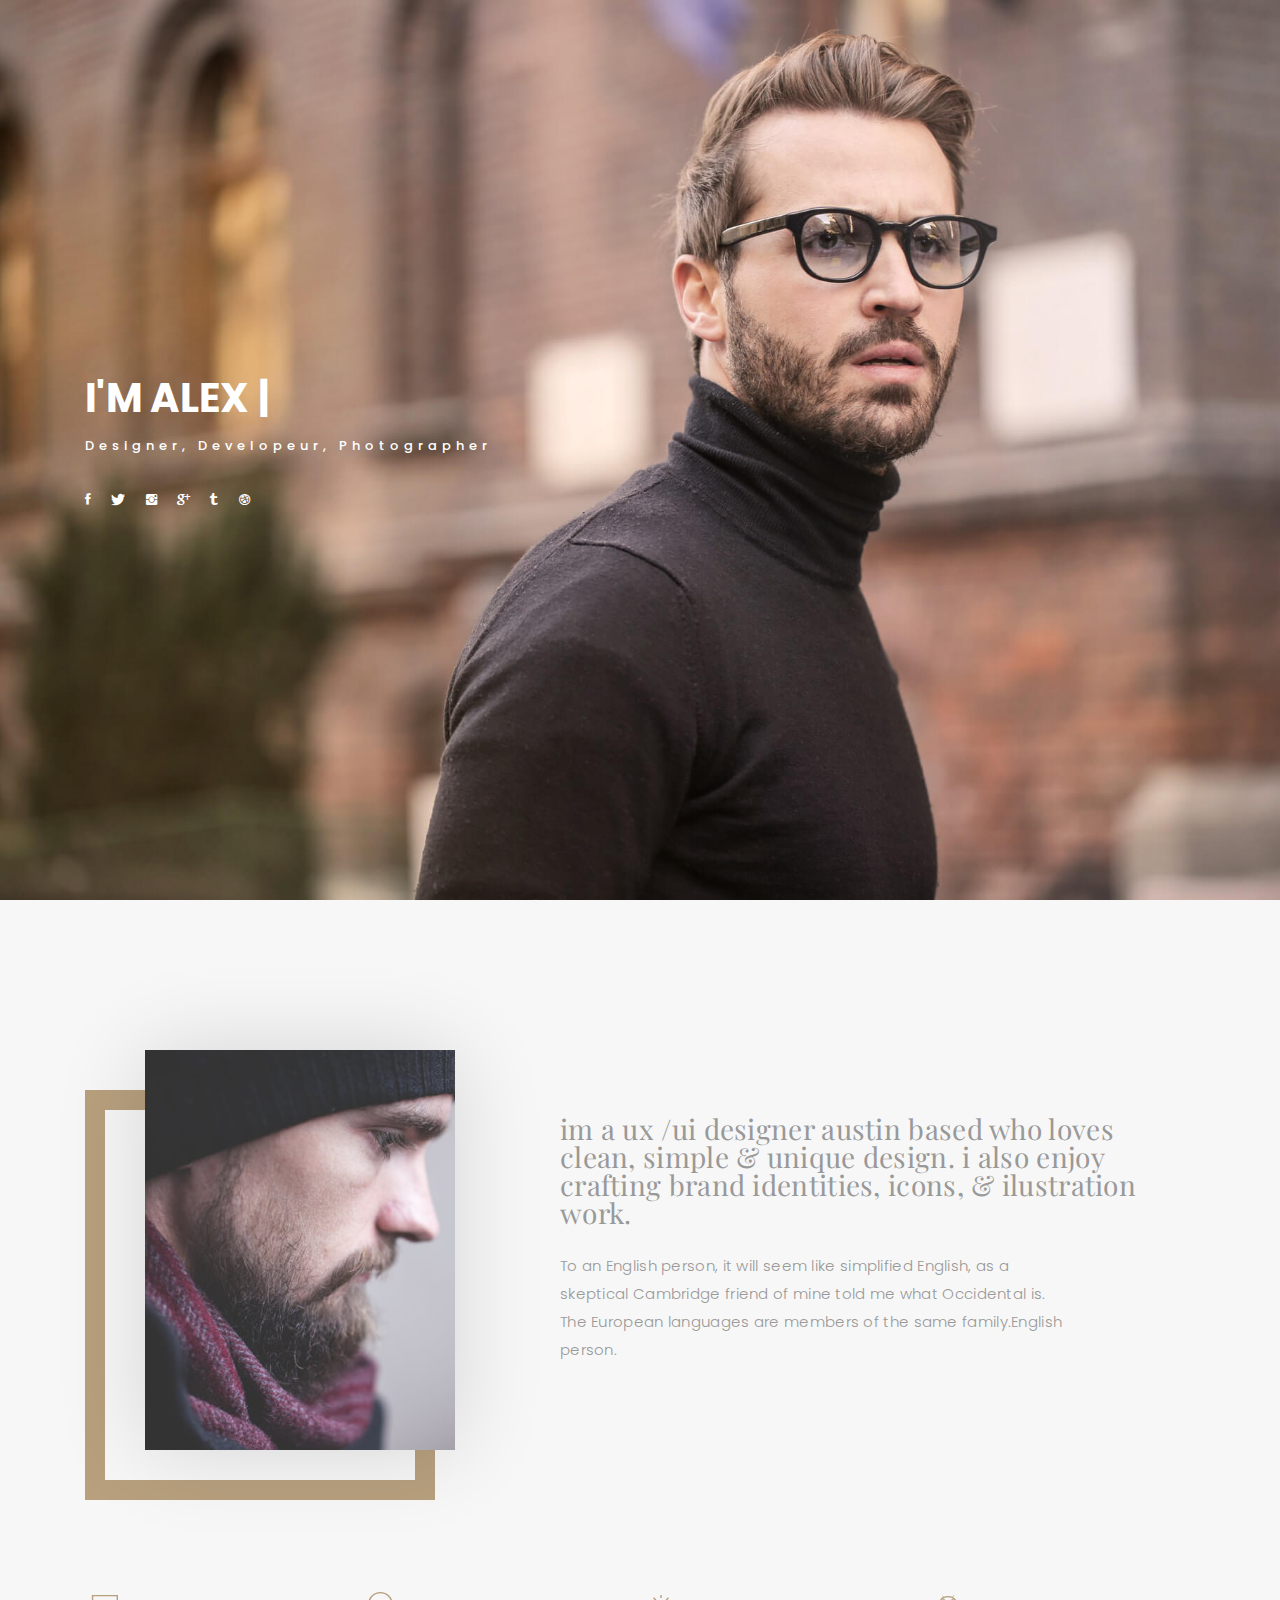
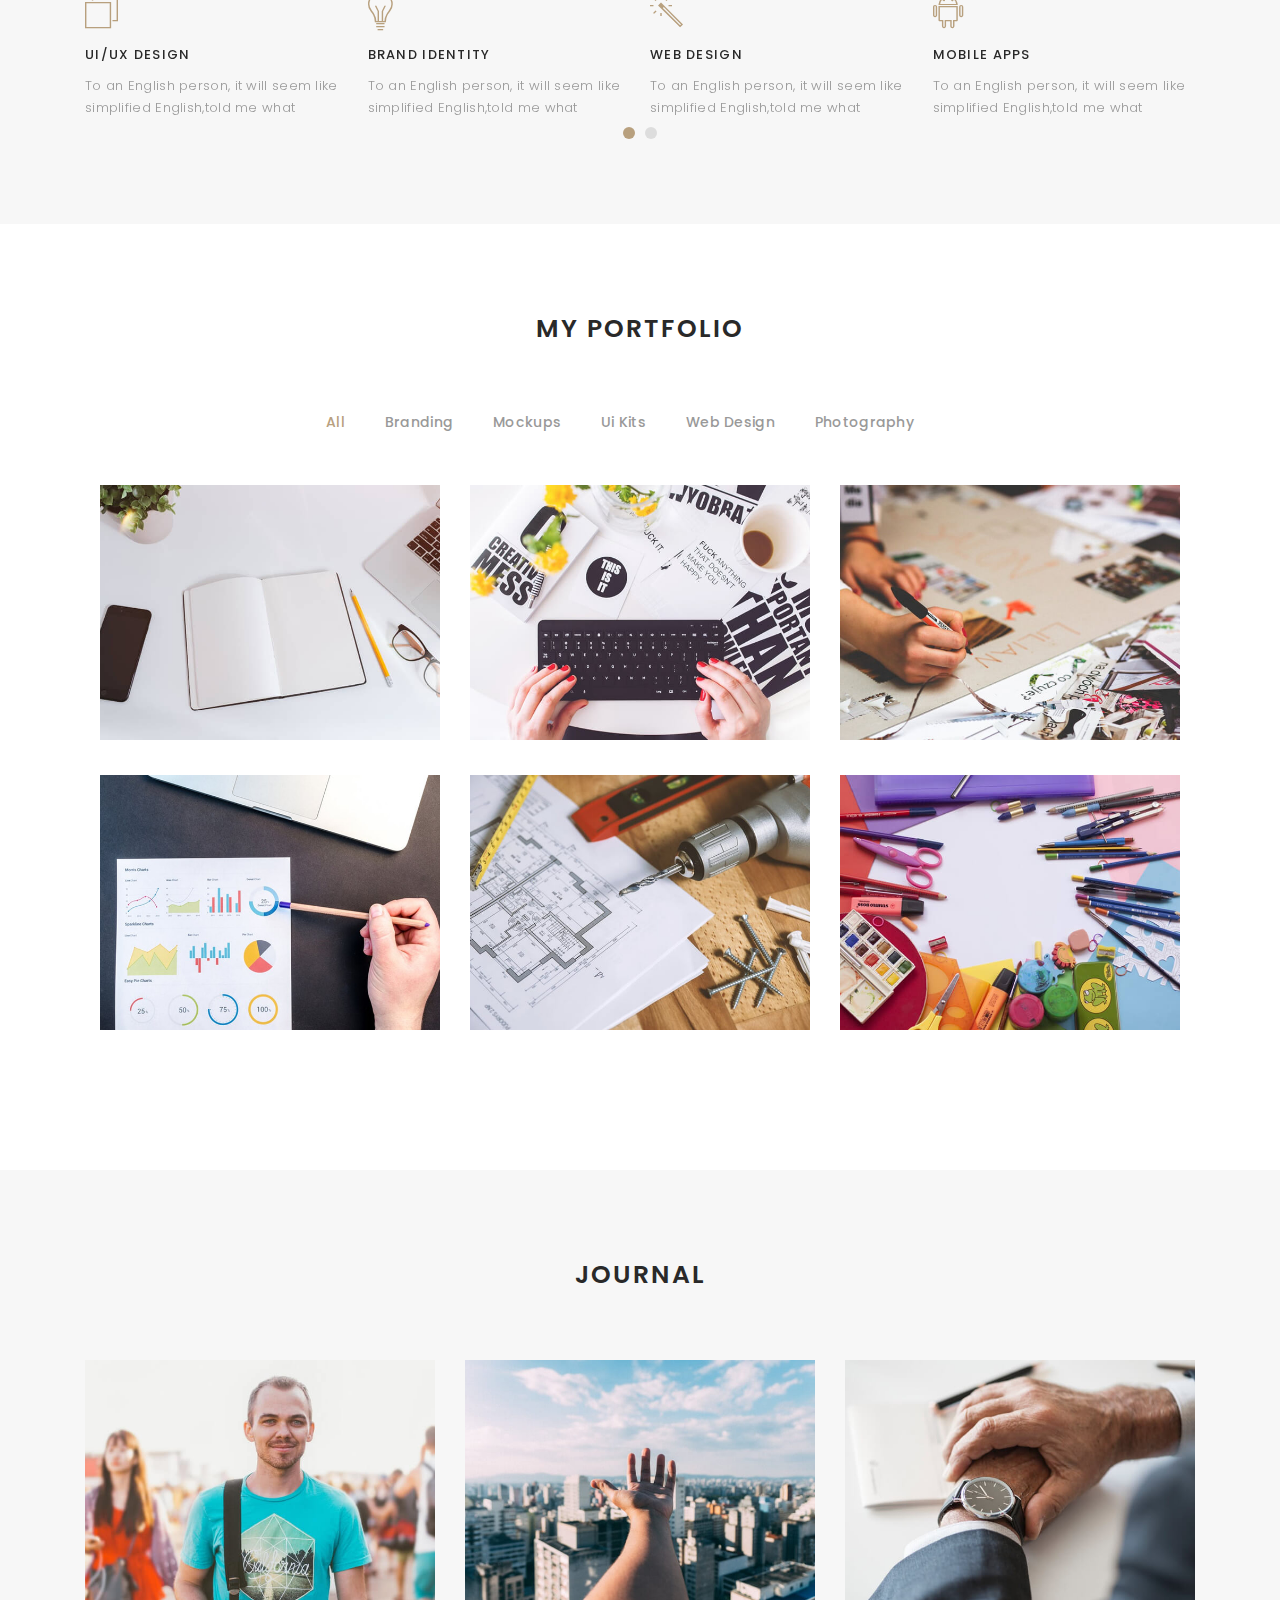
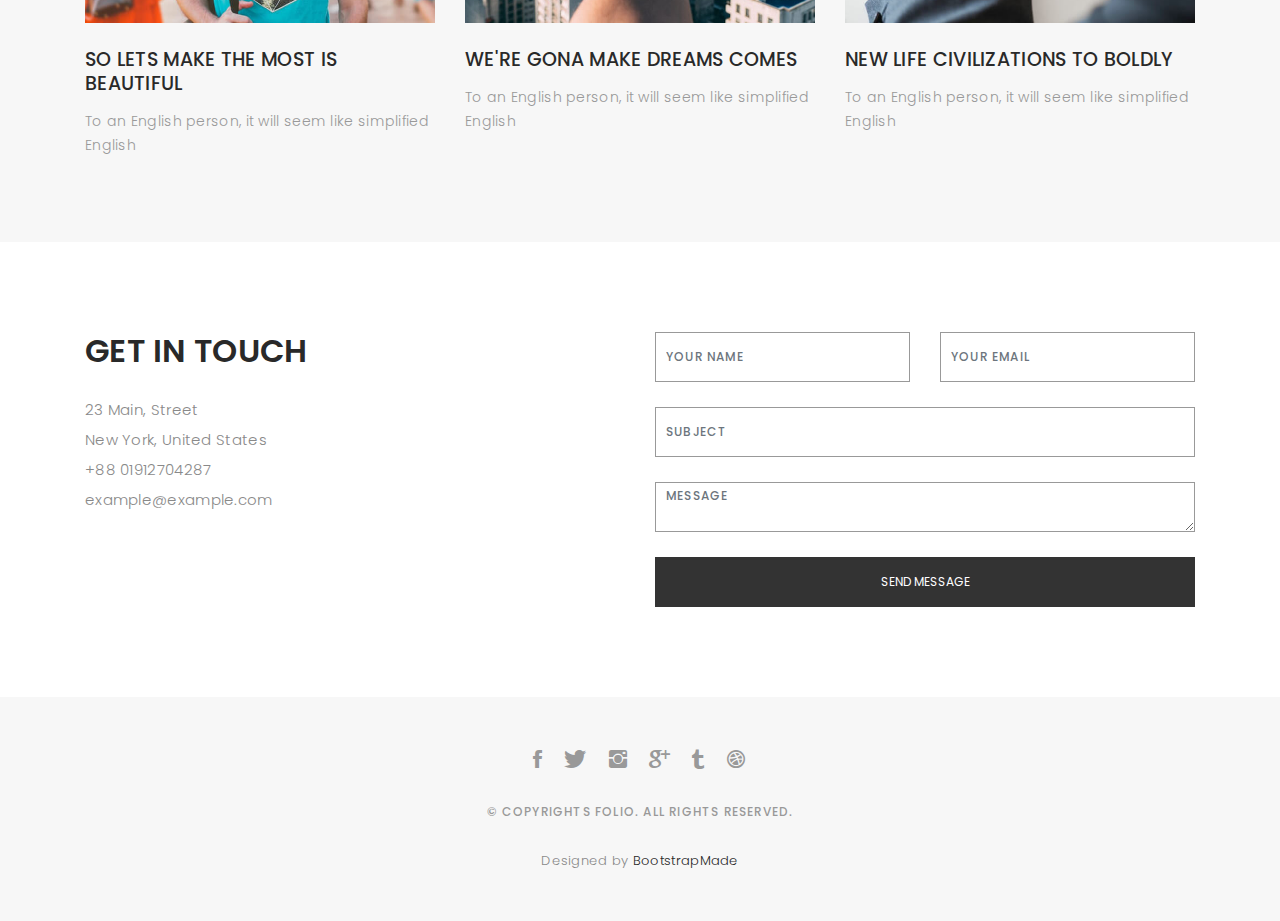
==== Folio Template/index.html @ 150b15ae "template" ====
<!DOCTYPE html>
<html lang="en">

<head>
  <!-- meta -->
  <meta charset="utf-8">
  <meta content="width=device-width, initial-scale=1.0" name="viewport">

  <title>Folio - Personal Portfolio Template</title>
  <meta content="" name="keywords">
  <meta content="" name="description">

  <!-- Google Fonts -->
  <link href="https://fonts.googleapis.com/css?family=Poppins:300,300i,400,400i,500,500i,600,600i,700,700i|Playfair+Display:400,400i,700,700i,900,900i" rel="stylesheet">

  <!-- Bootstrap CSS File -->
  <link href="lib/bootstrap/css/bootstrap.min.css" rel="stylesheet">

  <!-- Libraries CSS Files -->
  <link href="lib/ionicons/css/ionicons.min.css" rel="stylesheet">
  <link href="lib/owlcarousel/assets/owl.carousel.min.css" rel="stylesheet">
  <link href="lib/magnific-popup/magnific-popup.css" rel="stylesheet">
  <link href="lib/hover/hover.min.css" rel="stylesheet">

  <!-- Main Stylesheet File -->
  <link href="css/style.css" rel="stylesheet">

  <!-- Responsive css -->
  <link href="css/responsive.css" rel="stylesheet">

  <!-- Favicon -->
  <link rel="shortcut icon" href="images/favicon.png">

  <!-- =======================================================
    Theme Name: Folio
    Theme URL: https://bootstrapmade.com/folio-bootstrap-portfolio-template/
    Author: BootstrapMade.com
    Author URL: https://bootstrapmade.com
  ======================================================= -->
</head>

<body>

  <!-- start section navbar -->
  <nav id="main-nav">
    <div class="row">
      <div class="container">

        <div class="logo">
          <a href="index.html"><img src="images/logo.png" alt="logo"></a>
        </div>

        <div class="responsive"><i data-icon="m" class="ion-navicon-round"></i></div>

        <ul class="nav-menu list-unstyled">
          <li><a href="#header" class="smoothScroll">Home</a></li>
          <li><a href="#about" class="smoothScroll">About</a></li>
          <li><a href="#portfolio" class="smoothScroll">Portfolio</a></li>
          <li><a href="#journal" class="smoothScroll">Blog</a></li>
          <li><a href="#contact" class="smoothScroll">Contact</a></li>
        </ul>

      </div>
    </div>
  </nav>
  <!-- End section navbar -->


  <!-- start section header -->
  <div id="header" class="home">

    <div class="container">
      <div class="header-content">
        <h1>I'm <span class="typed"></span></h1>
        <p>designer, developeur, photographer</p>

        <ul class="list-unstyled list-social">
          <li><a href="#"><i class="ion-social-facebook"></i></a></li>
          <li><a href="#"><i class="ion-social-twitter"></i></a></li>
          <li><a href="#"><i class="ion-social-instagram"></i></a></li>
          <li><a href="#"><i class="ion-social-googleplus"></i></a></li>
          <li><a href="#"><i class="ion-social-tumblr"></i></a></li>
          <li><a href="#"><i class="ion-social-dribbble"></i></a></li>
        </ul>
      </div>
    </div>
  </div>
  <!-- End section header -->


  <!-- start section about us -->
  <div id="about" class="paddsection">
    <div class="container">
      <div class="row justify-content-between">

        <div class="col-lg-4 ">
          <div class="div-img-bg">
            <div class="about-img">
              <img src="images/me.jpg" class="img-responsive" alt="me">
            </div>
          </div>
        </div>

        <div class="col-lg-7">
          <div class="about-descr">

            <p class="p-heading">im a ux /ui designer austin based who loves clean, simple & unique design. i also enjoy crafting brand identities, icons, & ilustration work. </p>
            <p class="separator">To an English person, it will seem like simplified English, as a skeptical Cambridge friend of mine told me what Occidental is. The European languages are members of the same family.English person.</p>

          </div>

        </div>
      </div>
    </div>
  </div>
  <!-- end section about us -->


  <!-- start section services -->
  <div id="services">
    <div class="container">

        <div class="services-carousel owl-theme">

          <div class="services-block">

            <i class="ion-ios-browsers-outline"></i>
            <span>UI/UX DESIGN</span>
            <p class="separator">To an English person, it will seem like simplified English,told me what </p>

          </div>

          <div class="services-block">

            <i class="ion-ios-lightbulb-outline"></i>
            <span>BRAND IDENTITY</span>
            <p class="separator">To an English person, it will seem like simplified English,told me what </p>

          </div>

          <div class="services-block">

            <i class="ion-ios-color-wand-outline"></i>
            <span>WEB DESIGN</span>
            <p class="separator">To an English person, it will seem like simplified English,told me what </p>

          </div>

          <div class="services-block">

            <i class="ion-social-android-outline"></i>
            <span>MOBILE APPS</span>
            <p class="separator">To an English person, it will seem like simplified English,told me what </p>

          </div>

          <div class="services-block">

            <i class="ion-ios-analytics-outline"></i>
            <span>Analytics</span>
            <p class="separator">To an English person, it will seem like simplified English,told me what </p>

          </div>

          <div class="services-block">

            <i class="ion-ios-camera-outline"></i>
            <span>PHOTOGRAPHY</span>
            <p class="separator">To an English person, it will seem like simplified English,told me what </p>

          </div>

        </div>

    </div>

  </div>
  <!-- end section services -->


  <!-- start section portfolio -->
  <div id="portfolio" class="text-center paddsection">

    <div class="container">
      <div class="section-title text-center">
        <h2>My Portfolio</h2>
      </div>
    </div>

    <div class="container">
      <div class="row">
        <div class="col-md-12">

          <div class="portfolio-list">

            <ul class="nav list-unstyled" id="portfolio-flters">
              <li class="filter filter-active" data-filter=".all">all</li>
              <li class="filter" data-filter=".branding">branding</li>
              <li class="filter" data-filter=".mockups">mockups</li>
              <li class="filter" data-filter=".uikits">ui kits</li>
              <li class="filter" data-filter=".webdesign">web design</li>
              <li class="filter" data-filter=".photography">photography</li>
            </ul>

          </div>

          <div class="portfolio-container">

            <div class="col-lg-4 col-md-6 portfolio-thumbnail all branding uikits webdesign">
              <a class="popup-img" href="images/portfolio/1.jpg">
                <img src="images/portfolio/1.jpg" alt="img">
              </a>
            </div>

            <div class="col-lg-4 col-md-6 portfolio-thumbnail all mockups uikits photography">
              <a class="popup-img" href="images/portfolio/2.jpg">
                <img src="images/portfolio/2.jpg"  alt="img">
              </a>
            </div>

            <div class="col-lg-4 col-md-6 portfolio-thumbnail all branding webdesig photographyn">
              <a class="popup-img" href="images/portfolio/3.jpg">
                <img src="images/portfolio/3.jpg" alt="img">
              </a>
            </div>

            <div class="col-lg-4 col-md-6 portfolio-thumbnail all mockups webdesign photography">
              <a class="popup-img" href="images/portfolio/4.jpg">
                <img src="images/portfolio/4.jpg" alt="img">
              </a>
            </div>

            <div class="col-lg-4 col-md-6 portfolio-thumbnail all branding uikits photography">
              <a class="popup-img" href="images/portfolio/5.jpg">
                <img src="images/portfolio/5.jpg" alt="img">
              </a>
            </div>

            <div class="col-lg-4 col-md-6 portfolio-thumbnail all mockups uikits webdesign">
              <a class="popup-img" href="images/portfolio/6.jpg">
                <img src="images/portfolio/6.jpg" alt="img">
              </a>
            </div>

          </div>
        </div>
      </div>
    </div>

  </div>
  <!-- End section portfolio -->


  <!-- start section journal -->
  <div id="journal" class="text-left paddsection">

    <div class="container">
      <div class="section-title text-center">
        <h2>journal</h2>
      </div>
    </div>

    <div class="container">
      <div class="journal-block">
        <div class="row">

          <div class="col-lg-4 col-md-6">
            <div class="journal-info">

              <a href="blog-single.html"><img src="images/blog-post-1.jpg" class="img-responsive" alt="img"></a>

              <div class="journal-txt">

                <h4><a href="blog-single.html">SO LETS MAKE THE MOST IS BEAUTIFUL</a></h4>
                <p class="separator">To an English person, it will seem like simplified English
                </p>

              </div>

            </div>
          </div>

          <div class="col-lg-4 col-md-6">
            <div class="journal-info">

              <a href="blog-single.html"><img src="images/blog-post-2.jpg" class="img-responsive" alt="img"></a>

              <div class="journal-txt">

                <h4><a href="#blog-single.html">WE'RE GONA MAKE DREAMS COMES</a></h4>
                <p class="separator">To an English person, it will seem like simplified English
                </p>

              </div>

            </div>
          </div>

          <div class="col-lg-4 col-md-6">
            <div class="journal-info">

              <a href="blog-single.html"><img src="images/blog-post-3.jpg" class="img-responsive" alt="img"></a>

              <div class="journal-txt">

                <h4><a href="blog-single.html">NEW LIFE CIVILIZATIONS TO BOLDLY</a></h4>
                <p class="separator">To an English person, it will seem like simplified English
                </p>

              </div>

            </div>
          </div>

        </div>
      </div>
    </div>

  </div>
  <!-- End section journal -->


  <!-- start sectoion contact -->
  <div id="contact" class="paddsection">
    <div class="container">
      <div class="contact-block1">
        <div class="row">

          <div class="col-lg-6">
            <div class="contact-contact">

              <h2 class="mb-30">GET IN TOUCH</h2>

              <ul class="contact-details">
                <li><span>23 Main, Street</span></li>
                <li><span>New York, United States</span></li>
                <li><span>+88 01912704287</span></li>
                <li><span>example@example.com</span></li>
              </ul>

            </div>
          </div>

          <div class="col-lg-6">
            <form action="" method="post" role="form" class="contactForm">
              <div class="row">

                <div id="sendmessage">Your message has been sent. Thank you!</div>
                <div id="errormessage"></div>

                <div class="col-lg-6">
                  <div class="form-group contact-block1">
                    <input type="text" name="name" class="form-control" id="name" placeholder="Your Name" data-rule="minlen:4" data-msg="Please enter at least 4 chars" />
                    <div class="validation"></div>
                  </div>
                </div>

                <div class="col-lg-6">
                  <div class="form-group">
                    <input type="email" class="form-control" name="email" id="email" placeholder="Your Email" data-rule="email" data-msg="Please enter a valid email" />
                    <div class="validation"></div>
                  </div>
                </div>

                <div class="col-lg-12">
                  <div class="form-group">
                    <input type="text" class="form-control" name="subject" id="subject" placeholder="Subject" data-rule="minlen:4" data-msg="Please enter at least 8 chars of subject" />
                    <div class="validation"></div>
                  </div>
                </div>

                <div class="col-lg-12">
                  <div class="form-group">
                    <textarea class="form-control" name="message" rows="12" data-rule="required" data-msg="Please write something for us" placeholder="Message"></textarea>
                    <div class="validation"></div>
                  </div>
                </div>

                <div class="col-lg-12">
                  <input type="submit" class="btn btn-defeault btn-send" value="Send message">
                </div>

              </div>
            </form>
          </div>
        </div>
      </div>
    </div>
  </div>
  <!-- start sectoion contact -->


  <!-- start section footer -->
  <div id="footer" class="text-center">
    <div class="container">
      <div class="socials-media text-center">

        <ul class="list-unstyled">
          <li><a href="#"><i class="ion-social-facebook"></i></a></li>
          <li><a href="#"><i class="ion-social-twitter"></i></a></li>
          <li><a href="#"><i class="ion-social-instagram"></i></a></li>
          <li><a href="#"><i class="ion-social-googleplus"></i></a></li>
          <li><a href="#"><i class="ion-social-tumblr"></i></a></li>
          <li><a href="#"><i class="ion-social-dribbble"></i></a></li>
        </ul>

      </div>

      <p>&copy; Copyrights Folio. All rights reserved.</p>

      <div class="credits">
        <!--
          All the links in the footer should remain intact.
          You can delete the links only if you purchased the pro version.
          Licensing information: https://bootstrapmade.com/license/
          Purchase the pro version with working PHP/AJAX contact form: https://bootstrapmade.com/buy/?theme=Folio
        -->
        Designed by <a href="https://bootstrapmade.com/">BootstrapMade</a>
      </div>

    </div>
  </div>
  <!-- End section footer -->

  <!-- JavaScript Libraries -->
  <script src="lib/jquery/jquery.min.js"></script>
  <script src="lib/jquery/jquery-migrate.min.js"></script>
  <script src="lib/bootstrap/js/bootstrap.bundle.min.js"></script>
  <script src="lib/typed/typed.js"></script>
  <script src="lib/owlcarousel/owl.carousel.min.js"></script>
  <script src="lib/magnific-popup/magnific-popup.min.js"></script>
  <script src="lib/isotope/isotope.pkgd.min.js"></script>

  <!-- Contact Form JavaScript File -->
  <script src="contactform/contactform.js"></script>

  <!-- Template Main Javascript File -->
  <script src="js/main.js"></script>

</body>

</html>
---- Folio Template/css/style.css ----
/*
  Theme Name: Folio
  Theme URL: https://bootstrapmade.com/folio-bootstrap-portfolio-template/
  Author: BootstrapMade.com
  Author URL: https://bootstrapmade.com
*/

/*  General Styling
/*-----------------------------------------------------------------------------------*/

body {
  background: #ffffff;
  color: #898989;
  font-family: 'Poppins', helvetica;
  font-size: 15px;
  font-weight: 300;
  line-height: 20px;
  letter-spacing: 0.02em;
  overflow-x: hidden;
  margin: 0 auto;
  padding: 0;
  -moz-box-sizing: border-box;
  -ms-box-sizing: border-box;
  -o-box-sizing: border-box;
  -webkit-box-sizing: border-box;
  box-sizing: border-box;
}

h1, h2, h3, h4, h5, h6 {
  margin: 0;
}

h2 {
  color: #292929;
  font-weight: 600;
}

h4 {
  color: #292929;
  font-size: 14px;
  font-weight: 600;
}

a {
  color: #292929;
  text-decoration: none !important;
  -moz-transition: all 0.5s ease-in-out 0s;
  -ms-transition: all 0.5s ease-in-out 0s;
  -o-transition: all 0.5s ease-in-out 0s;
  -webkit-transition: all 0.5s ease-in-out 0s;
  transition: all 0.5s ease-in-out 0s;
}

a:hover {
  -moz-transition: all 0.5s ease-in-out 0s;
  -ms-transition: all 0.5s ease-in-out 0s;
  -o-transition: all 0.5s ease-in-out 0s;
  -webkit-transition: all 0.5s ease-in-out 0s;
  transition: all 0.5s ease-in-out 0s;
}

a:hover, a:focus {
  color: #b8a07e;
  text-decoration: underline;
}

nav ul li a {
  padding: 2px 0 0 0;
  position: relative;
  display: block;
  font-size: 12px;
  color: #999999;
  letter-spacing: 0.1em;
  font-weight: 500;
  line-height: 14px;
  text-transform: uppercase;
  -moz-transition: all 0.5s ease-in-out 0s;
  -ms-transition: all 0.5s ease-in-out 0s;
  -o-transition: all 0.5s ease-in-out 0s;
  -webkit-transition: all 0.5s ease-in-out 0s;
  transition: all 0.5s ease-in-out 0s;
}

p {
  margin: 25px 0;
  padding: 0;
  font-size: 15px;
  color: #999999;
  line-height: 28px;
}

::-moz-selection {
  background: #b8a07e;
  color: #fff;
}

::selection {
  background: #b8a07e;
  color: #fff;
}

.btn {
  background: #333;
  border: medium none;
  border-radius: 0;
  color: #fff;
  font-size: 12px;
  height: 50px;
  line-height: 50px;
  padding: 0 30px;
  text-transform: uppercase;
}

.btn:hover, .btn:focus {
  color: #fff;
}

.padDiv {
  padding: 30px 20px;
}

.section-title {
  margin-bottom: 70px;
}

.section-title h2 {
  font-size: 25px;
  letter-spacing: 2px;
  text-transform: uppercase;
}

.form-control {
  background-color: transparent;
  border: 1px solid #999;
  border-radius: 0;
  color: #999999;
  font-size: 12px;
  font-weight: 500;
  height: 50px;
  letter-spacing: 0.1em;
  padding-left: 10px;
  margin: 0 0 25px 0;
  line-height: 14px;
  text-transform: uppercase;
}

.form-control:focus {
  box-shadow: none;
  outline: 0 none;
}

.paddsection {
  padding-top: 90px;
  padding-bottom: 90px;
}

.paddsections {
  padding-top: 90px;
  padding-bottom: 90px !important;
}

.hvr-shutter-in-horizontal::before {
  background: #333;
}

.hvr-shutter-in-horizontal:hover {
  background: #b8a07e;
}

.mb-30 {
  margin-bottom: 30px;
}

/*-----------------------------------------------------------------------------------*/
/*  Navbar Top
/*-----------------------------------------------------------------------------------*/

nav {
  position: fixed;
  background: #fff;
  z-index: 1000;
  width: 100%;
  padding: 20px;
  display: none;
  -webkit-box-shadow: 0px 2px 92px 0px rgba(0, 0, 0, 0.18);
  -moz-box-shadow: 0px 2px 92px 0px rgba(0, 0, 0, 0.18);
  box-shadow: 0px 2px 92px 0px rgba(0, 0, 0, 0.18);
}

.nav-menu {
  float: right;
  line-height: 32px;
  margin-bottom: 0;
  padding-top: 16px;
}

nav ul li {
  float: left;
  margin-right: 15px;
  font-family: 'Poppins', sans-serif;
  font-size: 14px;
  margin-left: 40px;
}

nav ul li a {
  padding: 2px 0 0 0;
  position: relative;
  display: block;
  font-size: 14px;
  color: #999999;
  font-family: 'Poppins', helvetica;
  font-weight: 500;
  line-height: 16px;
  text-transform: uppercase;
  letter-spacing: 0.02em;
  text-transform: capitalize;
}

.logo {
  float: left;
}

.logo img {
  width: 100px;
  height: 50px;
}

.responsive {
  display: none;
  font-size: 23px;
}

.active {
  color: #afafaf;
}

/*----------------------------------------------------------------------------------*/
/*  Header
/*-----------------------------------------------------------------------------------*/

#header {
  background: url("../images/home-bg.jpg") repeat scroll center center / cover;
  height: 100vh;
  width: 100%;
}


#header .header-content {
  height: 100vh;
  text-align: left;
  width: 100%;
  display: flex;
  justify-content: center;
  flex-direction: column;
}

.header-content h1 {
  font-size: 40px;
  font-weight: 700;
  margin-bottom: 10px;
  text-transform: uppercase;
  color: #fff;
}

.header-content p {
  font-size: 13px;
  letter-spacing: 5px;
  margin-top: 0;
  margin-bottom: 30px;
  text-transform: capitalize;
  color: #fff;
  font-weight: 500;
}

.header-content .list-social li {
  float: left;
  margin-right: 20px;
}

.header-content .list-social li i {
  color: #fff;
  font-size: 15px;
}

/*-----------------------------------------------------------------------------------*/
/*  Aout-us
/*-----------------------------------------------------------------------------------*/

#about {
  width: 100%;
  height: auto;
  background: #f7f7f7;
  padding-top: 190px;
}

#about .div-img-bg {
  padding-bottom: 30px;
  border: 20px solid #b8a07e;
}

#about .div-img-bg .about-img img {
  width: 100%;
  box-shadow: 0px 0px 85px 0px rgba(0, 0, 0, 0.14);
  margin-top: -60px;
  margin-left: 40px;
  height: 400px;
  object-fit: cover;
}

#about .about-descr .p-heading {
  font-family: 'Playfair Display', serif;
  font-size: 28px;
  text-align: left;
}

#about .about-descr .separator {
  max-width: 80%;
  margin-bottom: 0;
  text-align: left;
}

/*-----------------------------------------------------------------------------------*/
/*   Services
/*-----------------------------------------------------------------------------------*/

#services {
  background: #f7f7f7;
  position: relative;
  padding-bottom: 80px;
}

.owl-item {
  float: left;
}
.services-block span {
  margin: 10px 0;
  position: relative;
  font-size: 13px;
  color: #292929;
  letter-spacing: 0.1em;
  font-weight: 500;
  text-transform: uppercase;
  display: block;
}

.services-block .separator {
  margin: 0;
  font-size: 13px;
  line-height: 22px;
}

.services-block i {
  font-size: 44px;
  color: #b8a07e;
  line-height: 44px;
}


.services-carousel  .owl-stage-outer {
  overflow: hidden;
}

.services-carousel .owl-dots {
  margin-top: 5px;
  text-align: center;
}

.services-carousel .owl-dot {
  display: inline-block;
  margin: 0 5px;
  width: 12px !important;
  height: 12px !important;
  border-radius: 50%;
  border: 0;
  padding: 0 !important;
  background-color: #ddd;
  cursor: pointer;
}

.services-carousel .owl-dot.active {
  background-color: #b8a07e;
}

.owl-nav {
  display: none;
}


/*-----------------------------------------------------------------------------------*/
/*  Portfolio
/*-----------------------------------------------------------------------------------*/

#portfolio {
  position: relative;
  padding-bottom: 50px;
}

#portfolio .portfolio-list {
  margin-bottom: 50px;
}

#portfolio .portfolio-list .nav {
  display: inline-block;
  margin: 0;
}

#portfolio .portfolio-list .nav li {
  margin: 0 40px 0 0;
  float: left;
  font-size: 14px;
  color: #999999;
  line-height: 16px;
  cursor: pointer;
  font-family: 'Poppins', helvetica;
  font-weight: 500;
  letter-spacing: 0.02em;
  text-transform: capitalize;
  -moz-transition: all 0.5s ease-in-out 0s;
  -ms-transition: all 0.5s ease-in-out 0s;
  -o-transition: all 0.5s ease-in-out 0s;
  -webkit-transition: all 0.5s ease-in-out 0s;
  transition: all 0.5s ease-in-out 0s;
}

#portfolio .portfolio-list .nav li:hover, #portfolio .portfolio-list .nav li.filter-active  {
  color: #b8a07e;
  -moz-transition: all 0.5s ease-in-out 0s;
  -ms-transition: all 0.5s ease-in-out 0s;
  -o-transition: all 0.5s ease-in-out 0s;
  -webkit-transition: all 0.5s ease-in-out 0s;
  transition: all 0.5s ease-in-out 0s;
}

#portfolio .portfolio-container {
  display: inline-block;
  margin-bottom: 50px;
  width: 100%;
}

.portfolio-thumbnail {
  margin-bottom: 30px;
  overflow: hidden;
  min-height: 260px;
}

.portfolio-thumbnail img {
  max-width: 100%;
}

/*-----------------------------------------------------------------------------------*/
/*  Journal
/*-----------------------------------------------------------------------------------*/

#journal,  #journal-blog {
  height: auto;
  width: 100%;
  background: #f7f7f7;
  padding-bottom: 60px;
  position: relative;
}

#journal-blog {
  background: #fff;
  padding-bottom: 30px;
}

#journal .journal-block {
  display: inline-block;
  height: auto;
  width: 100%;
}

#journal .journal-block .journal-info {
  position: relative;
}

.journal-block .journal-info img {
  max-width: 100%;
}

.journal-block .journal-info .journal-txt {
  padding: 25px 0px;
  position: relative;
}

.journal-block .journal-info .journal-txt h4 a {
  display: block;
  font-size: 19px;
  line-height: 24px;
  margin: 0 0 13px 0;
  font-weight: 500;
  color: #292929;
  -moz-transition: all 0.5s ease-in-out 0s;
  -ms-transition: all 0.5s ease-in-out 0s;
  -o-transition: all 0.5s ease-in-out 0s;
  -webkit-transition: all 0.5s ease-in-out 0s;
  transition: all 0.5s ease-in-out 0s;
}

.journal-block .journal-info .journal-txt h4 a:hover {
  color: #b8a07e;
  -moz-transition: all 0.5s ease-in-out 0s;
  -ms-transition: all 0.5s ease-in-out 0s;
  -o-transition: all 0.5s ease-in-out 0s;
  -webkit-transition: all 0.5s ease-in-out 0s;
  transition: all 0.5s ease-in-out 0s;
}

.journal-block .journal-info .journal-txt p {
  margin: 0;
  font-size: 14px;
  line-height: 24px;
}

/*-----------------------------------------------------------------------------------*/
/*  Contact
/*-----------------------------------------------------------------------------------*/

#contact {
  height: auto;
  width: 100%;
}

.contact-details {
  list-style: none;
  margin: 0;
  padding: 0;
}

.contact-details li {
  padding-bottom: 10px;
}

#contact input, #contact textarea {
  width: 100%;
}


#contact  #sendmessage {
  color: #18d26e;
  border: 1px solid #18d26e;
  display: none;
  text-align: center;
  padding: 15px;
  font-weight: 600;
  margin: 15px;
}

#contact  #errormessage {
  color: red;
  display: none;
  border: 1px solid red;
  text-align: center;
  padding: 15px;
  font-weight: 600;
  margin: 15px;
}

#contact #sendmessage.show, #contact #errormessage.show, #contact .show {
  display: block;
}

#contact .validation {
  color: red;
  display: none;
  margin: 0 0 20px;
  font-weight: 400;
  font-size: 13px;
}

/*-----------------------------------------------------------------------------------*/
/*  Footer
/*-----------------------------------------------------------------------------------*/

#footer {
  background: #f7f7f7;
  padding-top: 50px;
  padding-bottom: 50px;
}

#footer .socials-media {
  width: 100%;
}

#footer .socials-media ul {
  display: inline-block;
  float: none;
  margin: 0 0 20px 0;
}

#footer .socials-media ul li {
  float: left;
  margin-left: 10px;
  margin-right: 10px;
}

#footer .socials-media ul li a {
  font-size: 24px;
  color: #999;
  letter-spacing: 0.1em;
  font-weight: 500;
  background: transparent;
  text-transform: uppercase;
  -moz-transition: all 0.5s ease-in-out 0s;
  -ms-transition: all 0.5s ease-in-out 0s;
  -o-transition: all 0.5s ease-in-out 0s;
  -webkit-transition: all 0.5s ease-in-out 0s;
  transition: all 0.5s ease-in-out 0s;
}

#footer .socials-media ul li a:hover {
  color: #b8a07e;
  -moz-transition: all 0.5s ease-in-out 0s;
  -ms-transition: all 0.5s ease-in-out 0s;
  -o-transition: all 0.5s ease-in-out 0s;
  -webkit-transition: all 0.5s ease-in-out 0s;
  transition: all 0.5s ease-in-out 0s;
}

#footer p {
  font-size: 12px;
  letter-spacing: 0.1em;
  font-weight: 500;
  margin-top: 0;
  text-transform: uppercase;
}

.credits {
  font-size: 13px;
}
---- Folio Template/css/responsive.css ----
/** Width between 1200x to 0
 *  ~~~~~~~~~~~~~~~~~~~~~~~~~~~~~~~~~~~~
 */

@media (min-width: 1200px) {

}

/** Width between 992px to 1199px
 *  ~~~~~~~~~~~~~~~~~~~~~~~~~~~~~~~~~~~~
 */

@media (min-width: 992px) and (max-width: 1199px) {
  
}

/** Width between 768px to 991px
 *  ~~~~~~~~~~~~~~~~~~~~~~~~~~~~~~~~~~~~
 */

@media (min-width: 768px) and (max-width: 991px) {
  /* Navbar */
  nav {
    padding: 10px 15px;
  }
  .nav-menu {
    margin-top: 40px;
    display: none;
    float: none;
    width: 100%;
  }
  .nav-menu li {
    float: none;
    width: 100%;
    text-align: center;
    border-top: 1px solid #f7f7f7;
    line-height: 45px;
    margin-left: 0;
    padding-top: 10px;
    padding-bottom: 10px;
  }
  .responsive {
    float: right;
    padding-top: 15px;
    display: block;
  }
  /* About */
  .head-info .header-content .cmaster h1 {
    font-size: 32px;
  }
  #about .div-img-bg {
    padding: 0;
  }
  #about .div-img-bg .about-img img {
    margin-top: 0%;
    margin-left: calc(0% - 0px);
  }
  #about .about-descr .p-heading {
    font-size: 20px;
  }
  #about .about-descr .separator {
    max-width: 100%;
    margin-bottom: 0;
  }
  /* portfolio */
  #portfolio .portfolio-list .nav li {
    float: none;
    margin: 20px;
    display: inline-block;
  }
  /* journal */
  #journal .journal-block .journal-info {
    margin-bottom: 30px;
  }
  /* Contact */
  .contact-contact {
    margin-bottom: 30px;
  }
  /* Footer */
  #footer .socials-media ul li {
    margin-right: 0;
    margin-left: 0;
    float: none;
    display: inline-block;
  }
}

/** Width between 767px to 0
 *  ~~~~~~~~~~~~~~~~~~~~~~~~~~~~~~~~~~~~
 */

@media (max-width: 767px) {
  /* Navbar */
  nav {
    padding: 20px 15px;
  }
  .nav-menu {
    margin-top: 40px;
    display: none;
    float: none;
    width: 100%;
  }
  .nav-menu li {
    float: none;
    width: 100%;
    text-align: center;
    border-top: 1px solid #f7f7f7;
    line-height: 45px;
    margin-left: 0;
    padding-top: 10px;
    padding-bottom: 10px;
  }
  .responsive {
    float: right;
    padding-top: 15px;
    display: block;
  }
  /* About */
  .head-info .header-content h1 {
    font-size: 32px;
  }
  #about .div-img-bg {
    padding: 0;
  }
  #about .div-img-bg .about-img img {
    margin-top: 0%;
    margin-left: calc(0% - 0px);
  }
  #about .about-descr .p-heading {
    font-size: 20px;
  }
  #about .about-descr .separator {
    max-width: 100%;
    margin-bottom: 0;
  }
  /* portfolio */
  #portfolio .portfolio-list .nav li {
    float: none;
    margin: 20px;
    display: inline-block;
  }
  /* journal */
  #journal .journal-block .journal-info {
    margin-bottom: 30px;
  }
  /* Contact */
  .contact-contact {
    margin-bottom: 30px;
  }
  /* Footer */
  #footer .socials-media ul li {
    margin-right: 0;
    margin-left: 0;
    float: none;
    display: inline-block;
  }
}

/** Width between 600px to 0
 *  ~~~~~~~~~~~~~~~~~~~~~~~~~~~~~~~~~~~~
 */

@media (max-width: 600px) {
  /* Navbar */
  nav {
    padding: 20px 15px;
  }
  .nav-menu {
    margin-top: 40px;
    display: none;
    float: none;
    width: 100%;
  }
  .nav-menu li {
    float: none;
    width: 100%;
    text-align: center;
    border-top: 1px solid #f7f7f7;
    line-height: 45px;
    margin-left: 0;
    padding-top: 10px;
    padding-bottom: 10px;
  }
  .responsive {
    float: right;
    padding-top: 15px;
    display: block;
  }
  /* About */
  .head-info .header-content h1 {
    font-size: 32px;
  }
  #about .div-img-bg {
    padding: 0;
  }
  #about .div-img-bg .about-img img {
    margin-top: 0%;
    margin-left: calc(0% - 0px);
  }
  #about .about-descr .p-heading {
    font-size: 20px;
  }
  #about .about-descr .separator {
    max-width: 100%;
    margin-bottom: 0;
  }
  /* portfolio */
  #portfolio .portfolio-list .nav li {
    float: none;
    margin: 10px;
    display: inline-block;
  }
  /* journal */
  #journal .journal-block .journal-info {
    margin-bottom: 30px;
  }
  /* Contact */
  .contact-contact {
    margin-bottom: 30px;
  }
  /* Footer */
  #footer .socials-media ul li {
    margin-right: 0;
    margin-left: 0;
    float: none;
    display: inline-block;
  }
}

/** Width between 480px to 0
 *  ~~~~~~~~~~~~~~~~~~~~~~~~~~~~~~~~~~~~
 */

@media (max-width: 480px) {
  /* Navbar */
  nav {
    padding: 20px 15px;
  }
  .nav-menu {
    margin-top: 40px;
    display: none;
    float: none;
    width: 100%;
  }
  .nav-menu li {
    float: none;
    width: 100%;
    text-align: center;
    border-top: 1px solid #f7f7f7;
    line-height: 45px;
    margin-left: 0;
    padding-top: 10px;
    padding-bottom: 10px;
  }
  .responsive {
    float: right;
    padding-top: 15px;
    display: block;
  }
  /* About */
  .head-info .header-content h1 {
    font-size: 32px;
  }
  #about .div-img-bg {
    padding: 0;
  }
  #about .div-img-bg .about-img img {
    margin-top: 0%;
    margin-left: calc(0% - 0px);
  }
  #about .about-descr .p-heading {
    font-size: 20px;
  }
  #about .about-descr .separator {
    max-width: 100%;
    margin-bottom: 0;
  }
  /* portfolio */
  #portfolio .portfolio-list .nav li {
    float: none;
    margin: 20px;
  }
  /* journal */
  #journal .journal-block .journal-info {
    margin-bottom: 30px;
  }
  /* Contact */
  .contact-contact {
    margin-bottom: 30px;
  }
  /* Footer */
  #footer .socials-media ul li {
    margin-right: 0;
    margin-left: 0;
    float: none;
    display: inline-block;
  }
}

/** Width between 320px to 0
 *  ~~~~~~~~~~~~~~~~~~~~~~~~~~~~~~~~~~~~
 */

@media (max-width: 320px) {
  /* Navbar */
  nav {
    padding: 20px 15px;
  }
  .nav-menu {
    margin-top: 40px;
    display: none;
    float: none;
    width: 100%;
  }
  .nav-menu li {
    float: none;
    width: 100%;
    text-align: center;
    border-top: 1px solid #f7f7f7;
    line-height: 45px;
    margin-left: 0;
    padding-top: 10px;
    padding-bottom: 10px;
  }
  .responsive {
    float: right;
    padding-top: 15px;
    display: block;
  }
  /* About */
  .head-info .header-content h1 {
    font-size: 32px;
  }
  #about .div-img-bg {
    padding: 0;
  }
  #about .div-img-bg .about-img img {
    margin-top: 0%;
    margin-left: calc(0% - 0px);
  }
  #about .about-descr .p-heading {
    font-size: 20px;
  }
  #about .about-descr .separator {
    max-width: 100%;
    margin-bottom: 0;
  }
  /* portfolio */
  #portfolio .portfolio-list .nav li {
    float: none;
    margin: 20px;
  }
  /* journal */
  #journal .journal-block .journal-info {
    margin-bottom: 30px;
  }
  /* Contact */
  .contact-contact {
    margin-bottom: 30px;
  }
  /* Footer */
  #footer .socials-media ul li {
    margin-right: 0;
    margin-left: 0;
    float: none;
    display: inline-block;
  }
  /* Single page */
  .entry-comments-body span {
    display: inline-block;
    margin-right: 0;
  }
}
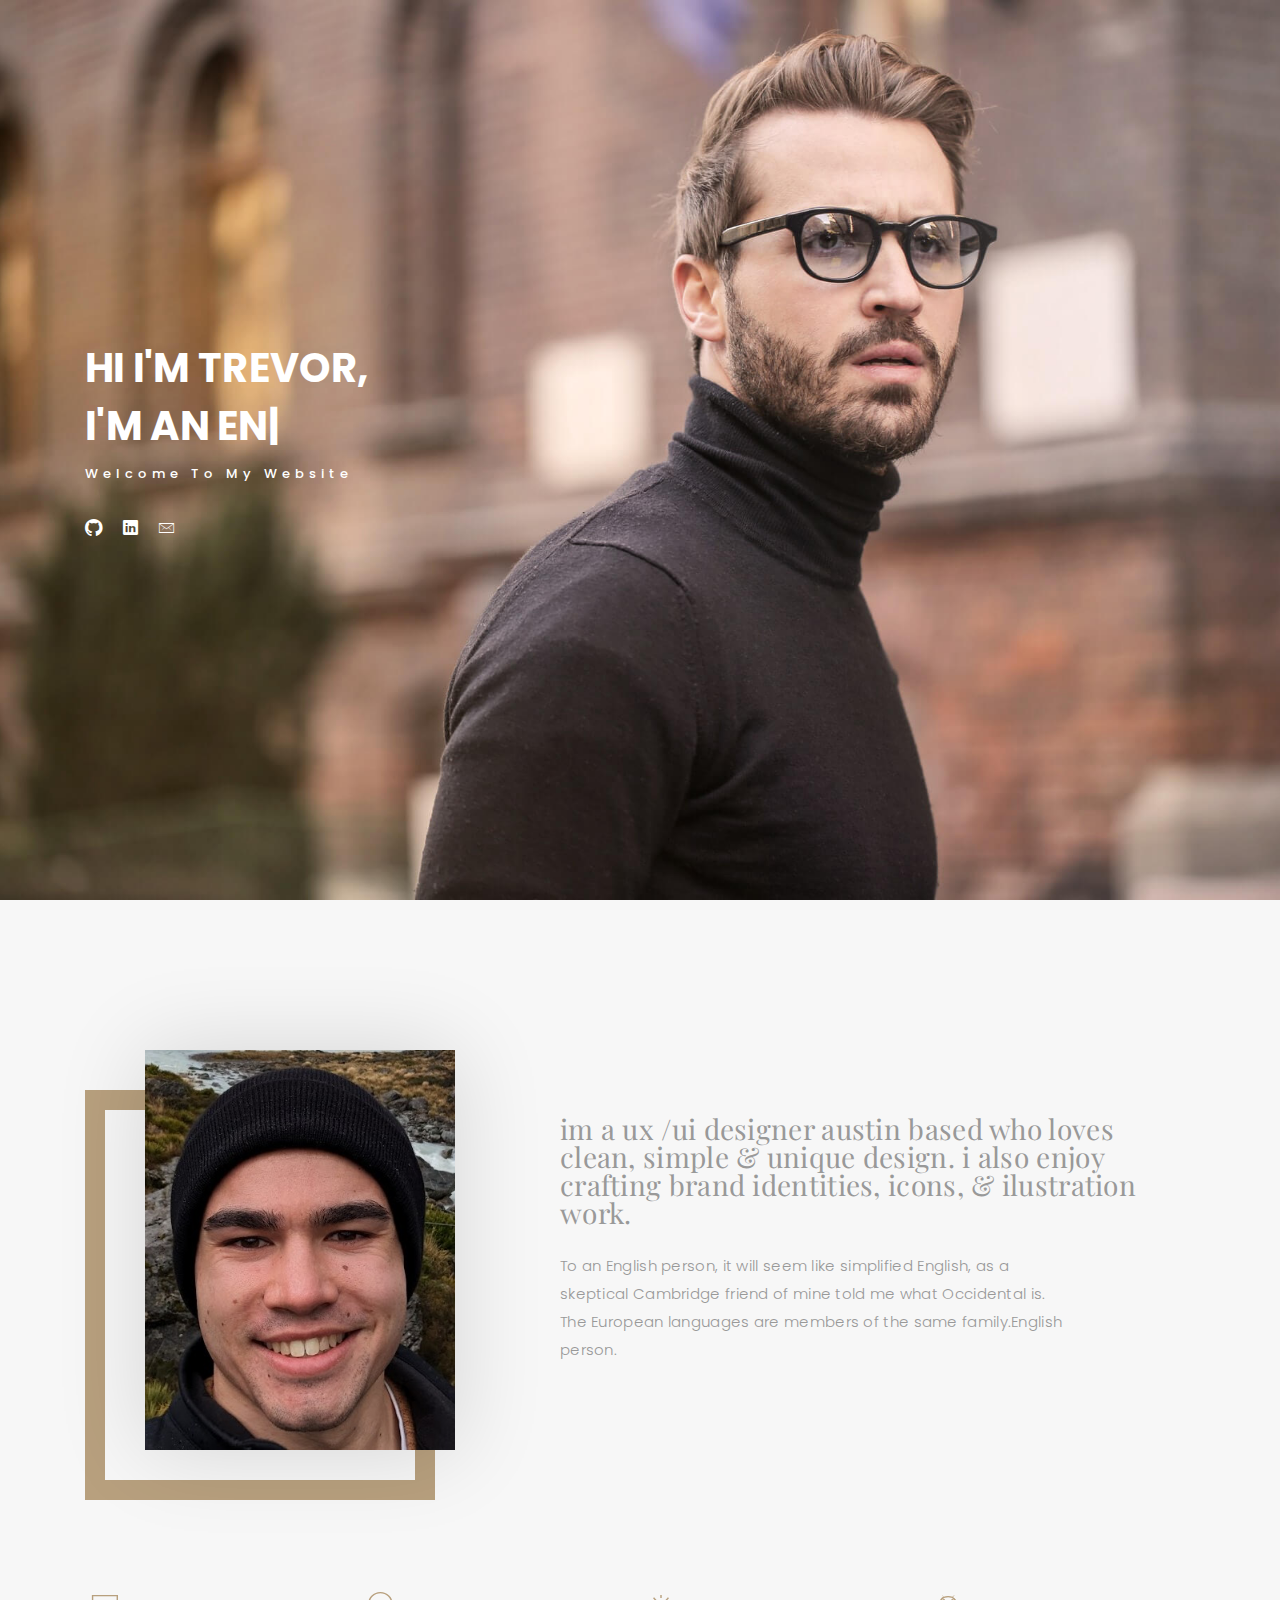
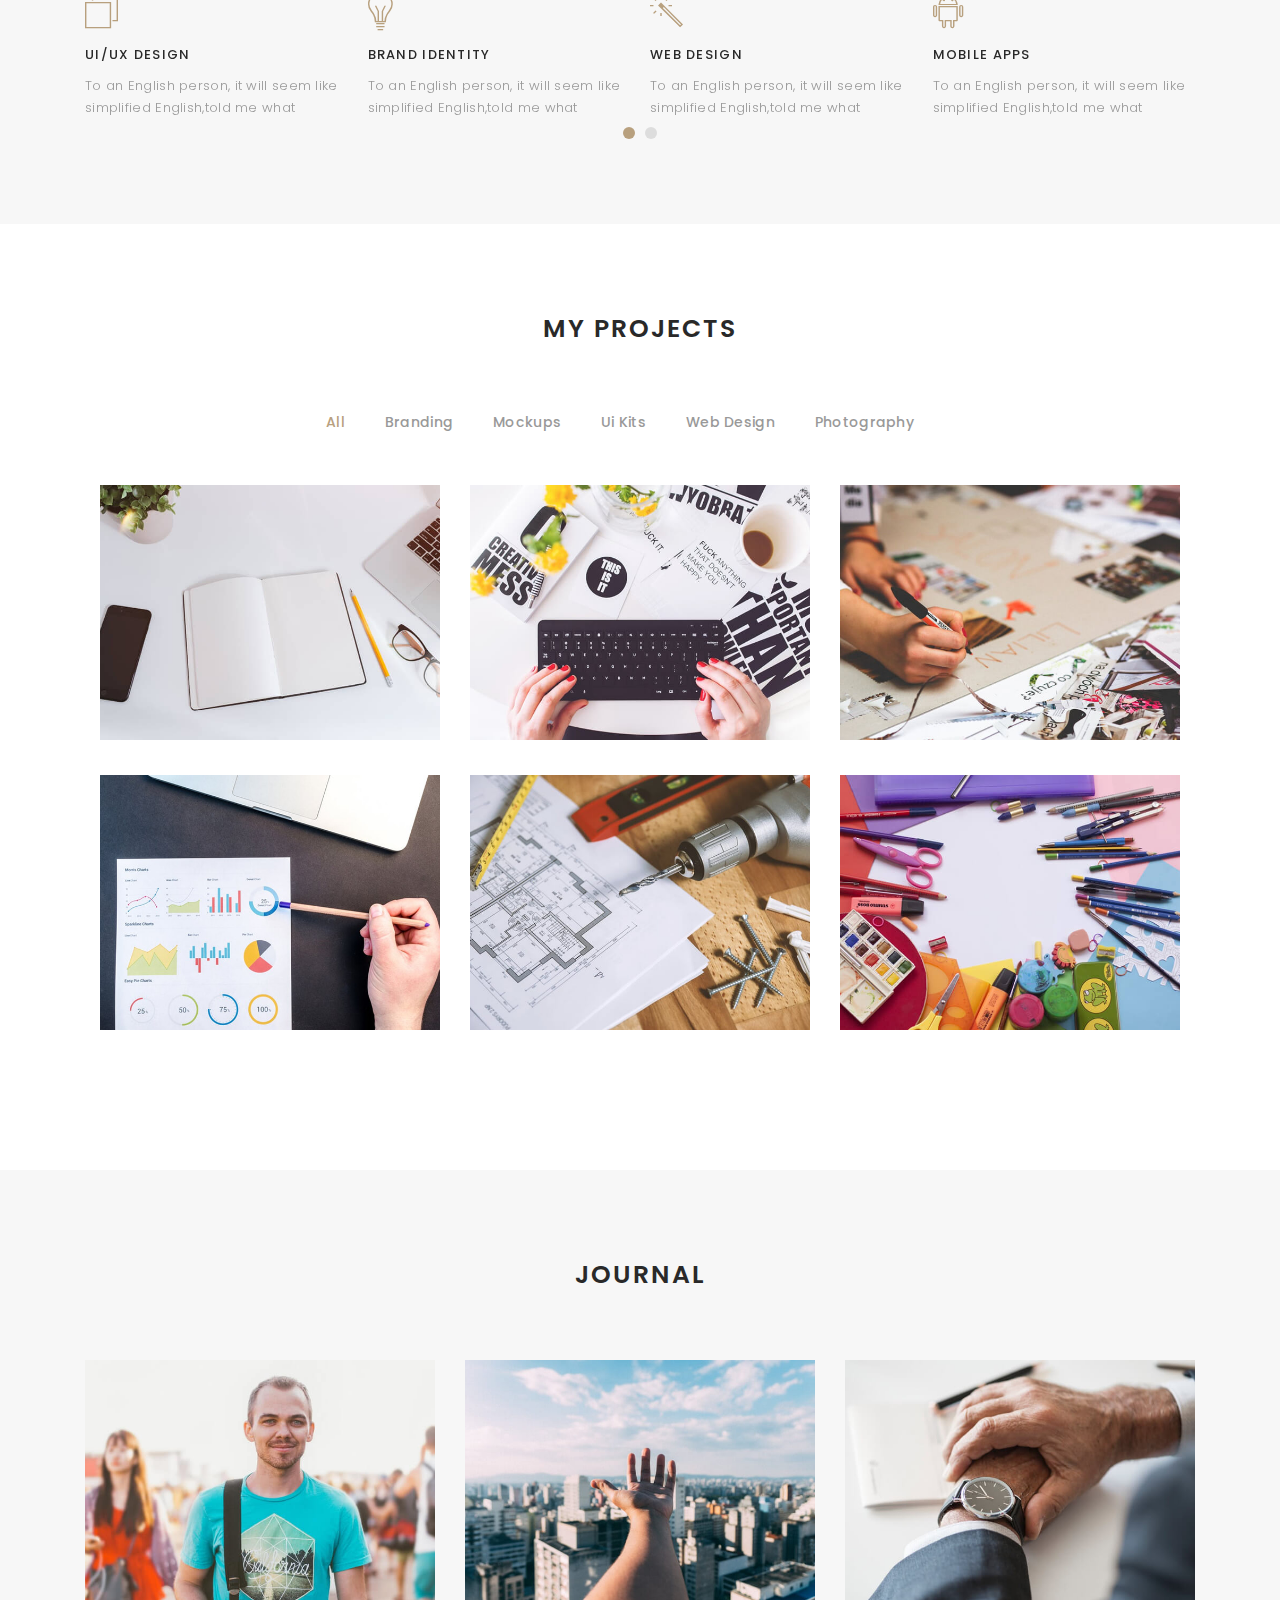
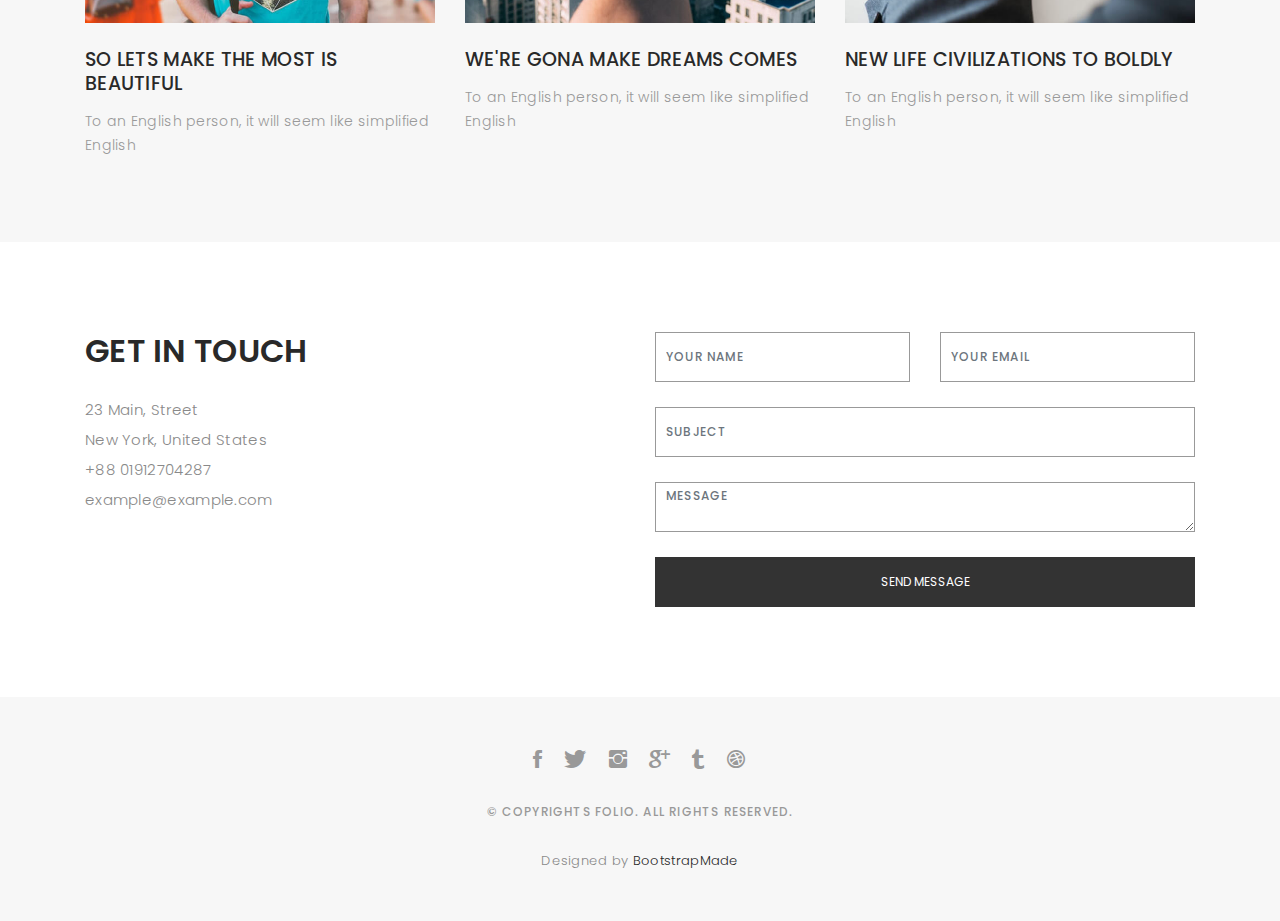
==== commit 3d621df7: "updates" ====
--- a/Folio Template/index.html
+++ b/Folio Template/index.html
@@ -6,7 +6,7 @@
   <meta charset="utf-8">
   <meta content="width=device-width, initial-scale=1.0" name="viewport">
 
-  <title>Folio - Personal Portfolio Template</title>
+  <title>Portfolio - Trevor Heinemann</title>
   <meta content="" name="keywords">
   <meta content="" name="description">
 
@@ -29,7 +29,7 @@
   <link href="css/responsive.css" rel="stylesheet">
 
   <!-- Favicon -->
-  <link rel="shortcut icon" href="images/favicon.png">
+  <link rel="shortcut icon" href="images/T-favicon.png">
 
   <!-- =======================================================
     Theme Name: Folio
@@ -47,7 +47,7 @@
       <div class="container">
 
         <div class="logo">
-          <a href="index.html"><img src="images/logo.png" alt="logo"></a>
+          <a href="index.html"><img src="images/name2.png" alt="logo"></a>
         </div>
 
         <div class="responsive"><i data-icon="m" class="ion-navicon-round"></i></div>
@@ -55,7 +55,7 @@
         <ul class="nav-menu list-unstyled">
           <li><a href="#header" class="smoothScroll">Home</a></li>
           <li><a href="#about" class="smoothScroll">About</a></li>
-          <li><a href="#portfolio" class="smoothScroll">Portfolio</a></li>
+          <li><a href="#portfolio" class="smoothScroll">Projects</a></li>
           <li><a href="#journal" class="smoothScroll">Blog</a></li>
           <li><a href="#contact" class="smoothScroll">Contact</a></li>
         </ul>
@@ -71,16 +71,17 @@
 
     <div class="container">
       <div class="header-content">
+        <h1>Hi I'm Trevor,</h1>
         <h1>I'm <span class="typed"></span></h1>
-        <p>designer, developeur, photographer</p>
+        <p>Welcome to my website</p>
 
         <ul class="list-unstyled list-social">
-          <li><a href="#"><i class="ion-social-facebook"></i></a></li>
-          <li><a href="#"><i class="ion-social-twitter"></i></a></li>
-          <li><a href="#"><i class="ion-social-instagram"></i></a></li>
-          <li><a href="#"><i class="ion-social-googleplus"></i></a></li>
+          <li><a href="#"><i class="ion-social-github"></i></a></li>
+          <li><a href="#"><i class="ion-social-linkedin"></i></a></li>
+          <li><a href="#"><i class="ion-ios-email-outline"></i></a></li>
+          <!-- <li><a href="#"><i class="ion-social-googleplus"></i></a></li>
           <li><a href="#"><i class="ion-social-tumblr"></i></a></li>
-          <li><a href="#"><i class="ion-social-dribbble"></i></a></li>
+          <li><a href="#"><i class="ion-social-dribbble"></i></a></li> -->
         </ul>
       </div>
     </div>
@@ -96,7 +97,7 @@
         <div class="col-lg-4 ">
           <div class="div-img-bg">
             <div class="about-img">
-              <img src="images/me.jpg" class="img-responsive" alt="me">
+              <img src="images/profile.jpg" class="img-responsive" alt="me">
             </div>
           </div>
         </div>
@@ -183,7 +184,7 @@
 
     <div class="container">
       <div class="section-title text-center">
-        <h2>My Portfolio</h2>
+        <h2>My Projects</h2>
       </div>
     </div>
 
--- a/Folio Template/css/style.css
+++ b/Folio Template/css/style.css
@@ -222,7 +222,7 @@
 }
 
 .logo img {
-  width: 100px;
+  width: 300px;
   height: 50px;
 }
 
@@ -280,7 +280,7 @@
 
 .header-content .list-social li i {
   color: #fff;
-  font-size: 15px;
+  font-size: 20px;
 }
 
 /*-----------------------------------------------------------------------------------*/
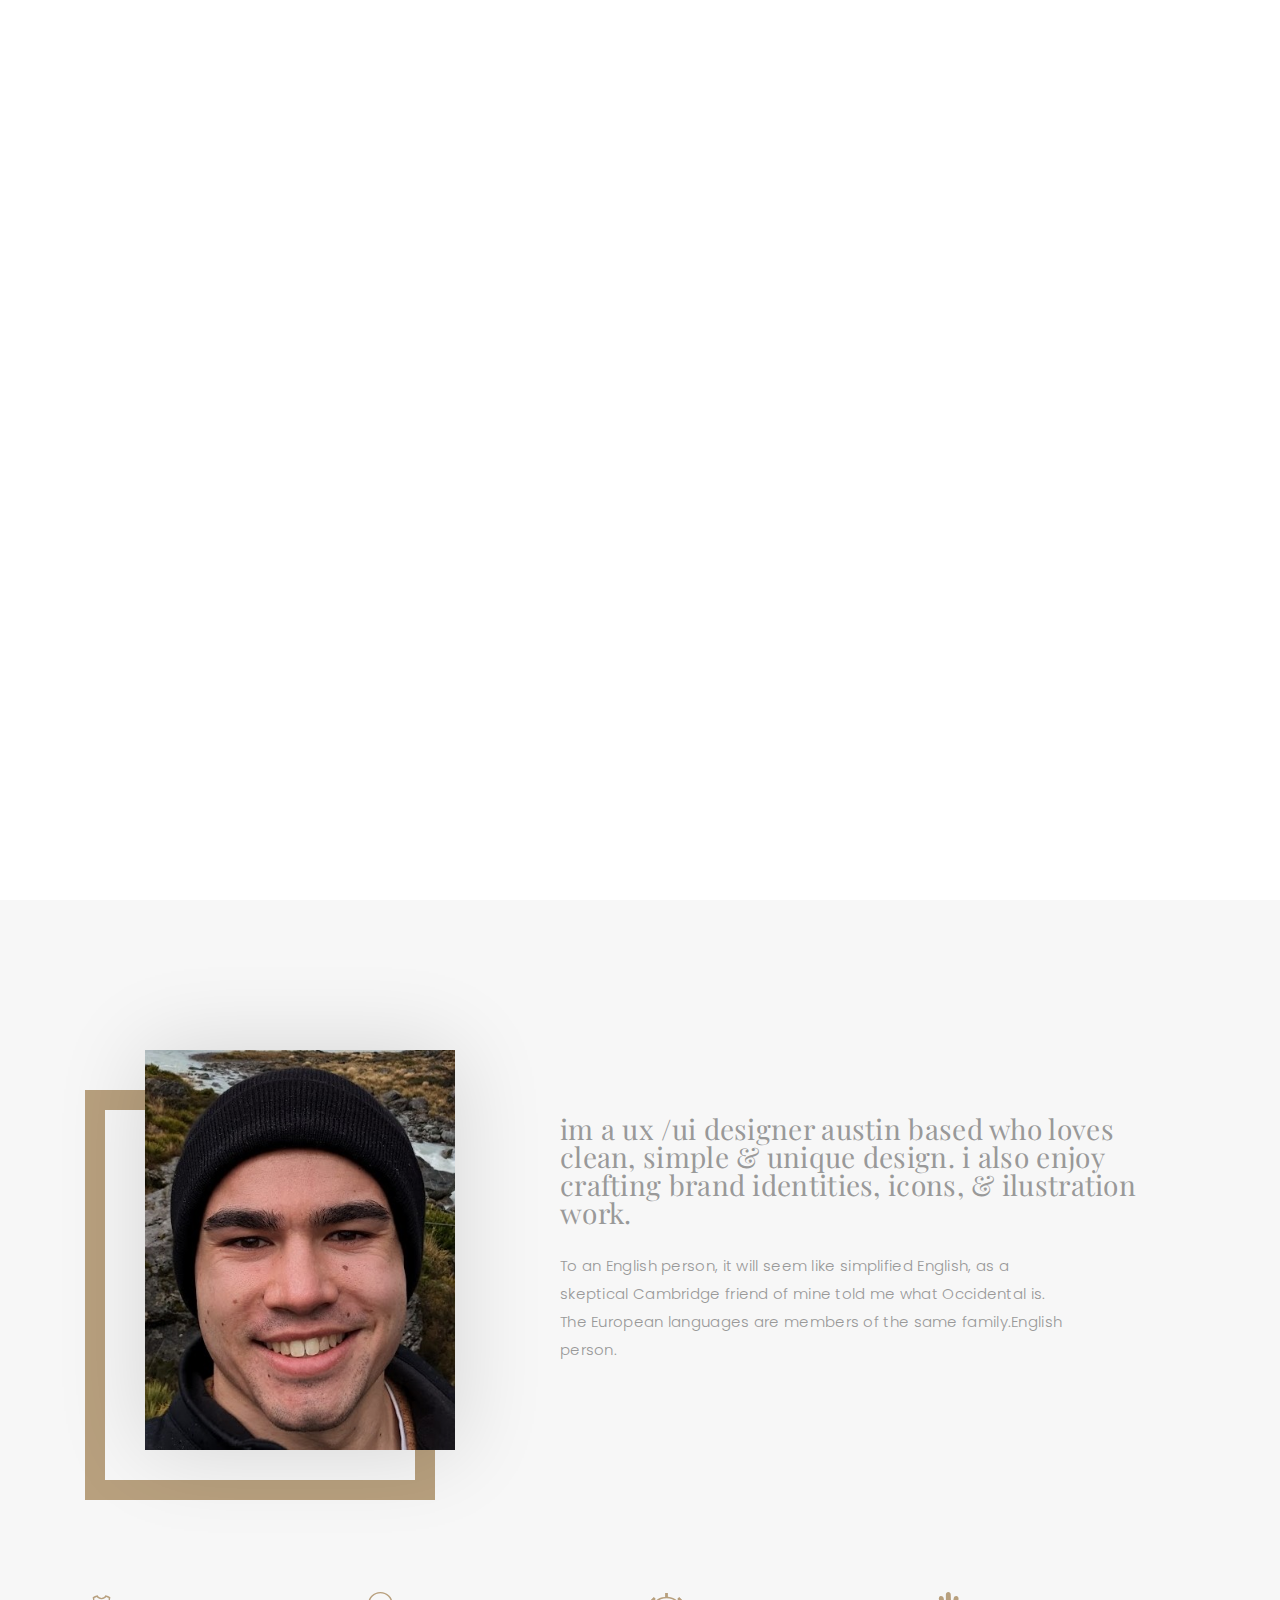
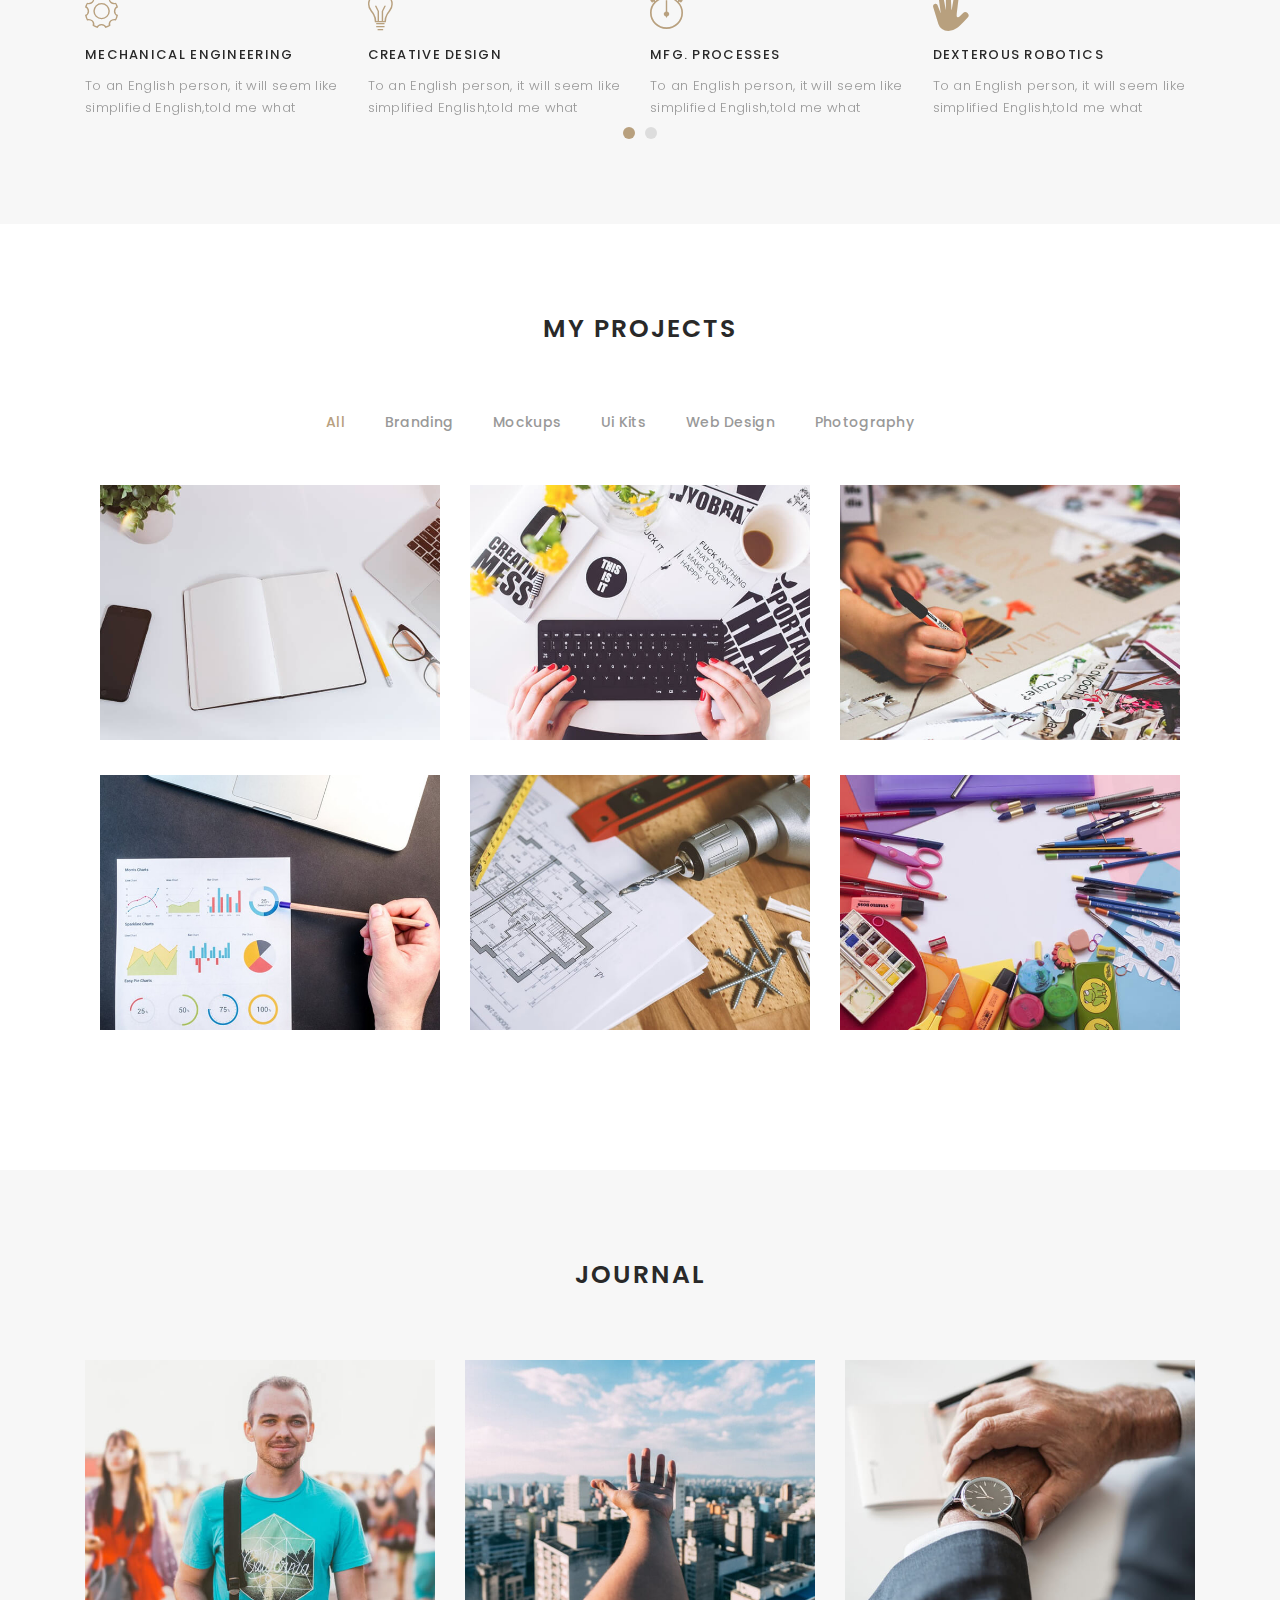
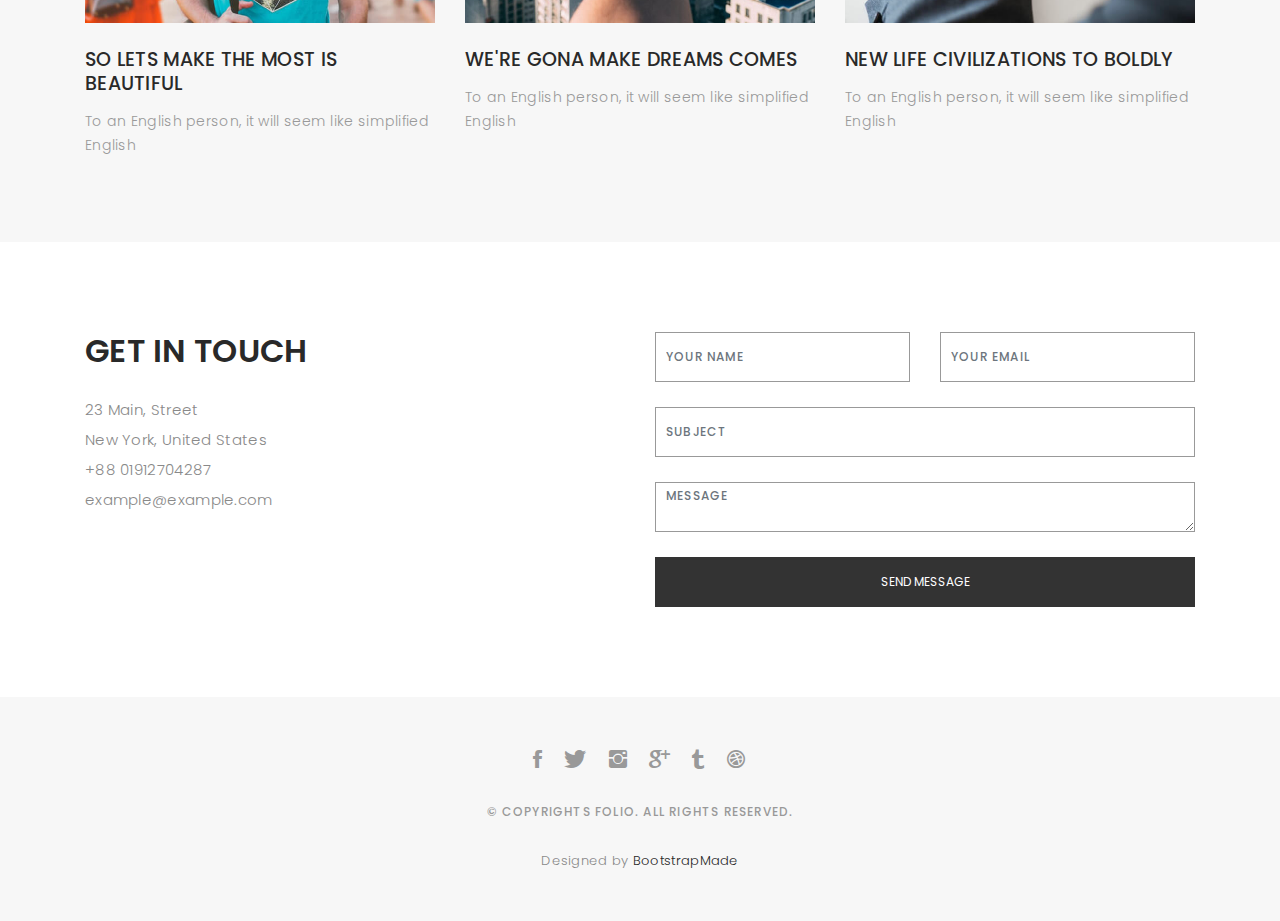
==== commit 0bea1014: "icons" ====
--- a/Folio Template/index.html
+++ b/Folio Template/index.html
@@ -125,8 +125,8 @@
 
           <div class="services-block">
 
-            <i class="ion-ios-browsers-outline"></i>
-            <span>UI/UX DESIGN</span>
+            <i class="ion-ios-gear-outline"></i>
+            <span>MECHANICAL ENGINEERING</span>
             <p class="separator">To an English person, it will seem like simplified English,told me what </p>
 
           </div>
@@ -134,42 +134,42 @@
           <div class="services-block">
 
             <i class="ion-ios-lightbulb-outline"></i>
-            <span>BRAND IDENTITY</span>
+            <span>CREATIVE DESIGN</span>
             <p class="separator">To an English person, it will seem like simplified English,told me what </p>
 
           </div>
 
           <div class="services-block">
 
-            <i class="ion-ios-color-wand-outline"></i>
-            <span>WEB DESIGN</span>
+            <i class="ion-ios-stopwatch-outline"></i>
+            <span>MFG. PROCESSES</span>
             <p class="separator">To an English person, it will seem like simplified English,told me what </p>
 
           </div>
 
           <div class="services-block">
 
-            <i class="ion-social-android-outline"></i>
-            <span>MOBILE APPS</span>
+            <i class="ion-android-hand"></i>
+            <span>DEXTEROUS ROBOTICS</span>
             <p class="separator">To an English person, it will seem like simplified English,told me what </p>
 
           </div>
 
           <div class="services-block">
 
-            <i class="ion-ios-analytics-outline"></i>
-            <span>Analytics</span>
-            <p class="separator">To an English person, it will seem like simplified English,told me what </p>
-
-          </div>
-
-          <div class="services-block">
+            <i class="ion-ios-glasses-outline"></i>
+            <span>VR DEVELOPMENT</span>
+            <p class="separator">To an English person, it will seem like simplified English,told me what </p>
+
+          </div>
+
+          <!-- <div class="services-block">
 
             <i class="ion-ios-camera-outline"></i>
             <span>PHOTOGRAPHY</span>
             <p class="separator">To an English person, it will seem like simplified English,told me what </p>
 
-          </div>
+          </div> -->
 
         </div>
 
--- a/Folio Template/css/style.css
+++ b/Folio Template/css/style.css
@@ -240,7 +240,7 @@
 /*-----------------------------------------------------------------------------------*/
 
 #header {
-  background: url("../images/home-bg.jpg") repeat scroll center center / cover;
+  background: url("../images/blackgold.jpg") repeat scroll center center / cover;
   height: 100vh;
   width: 100%;
 }
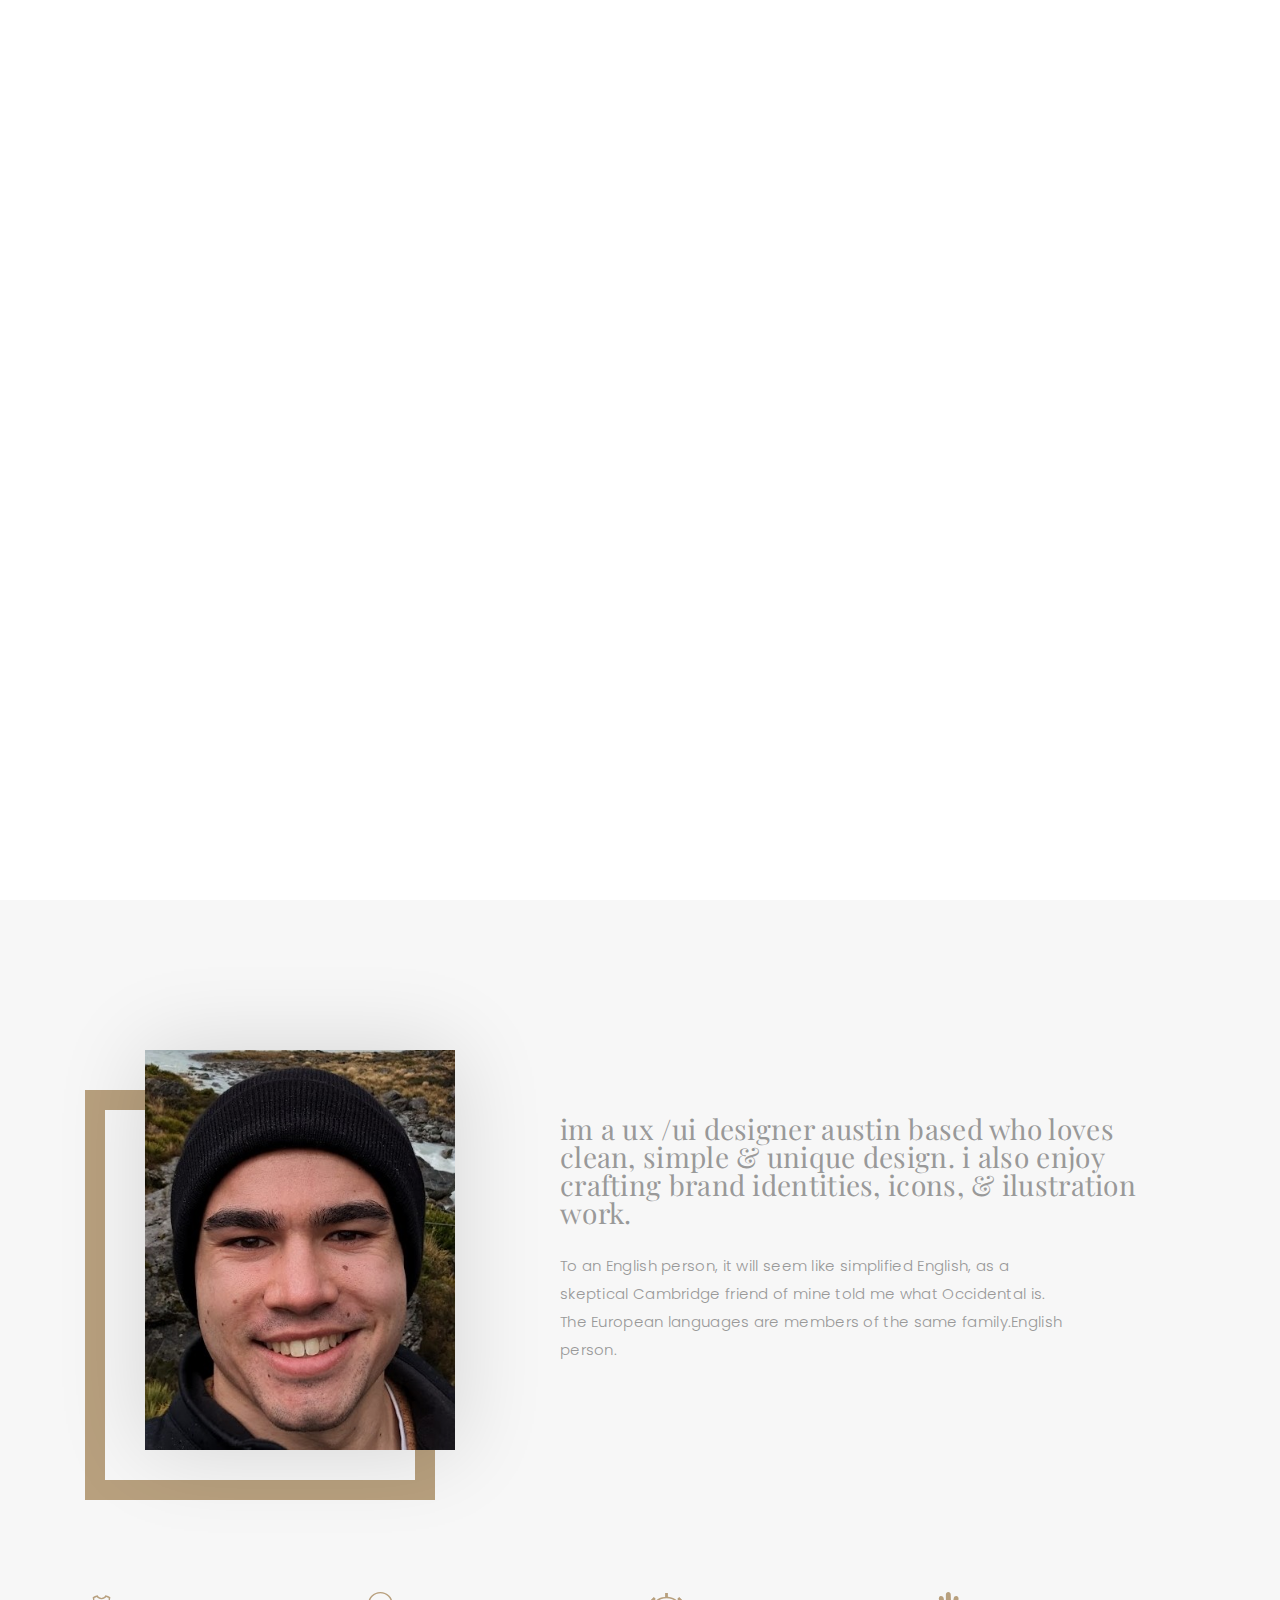
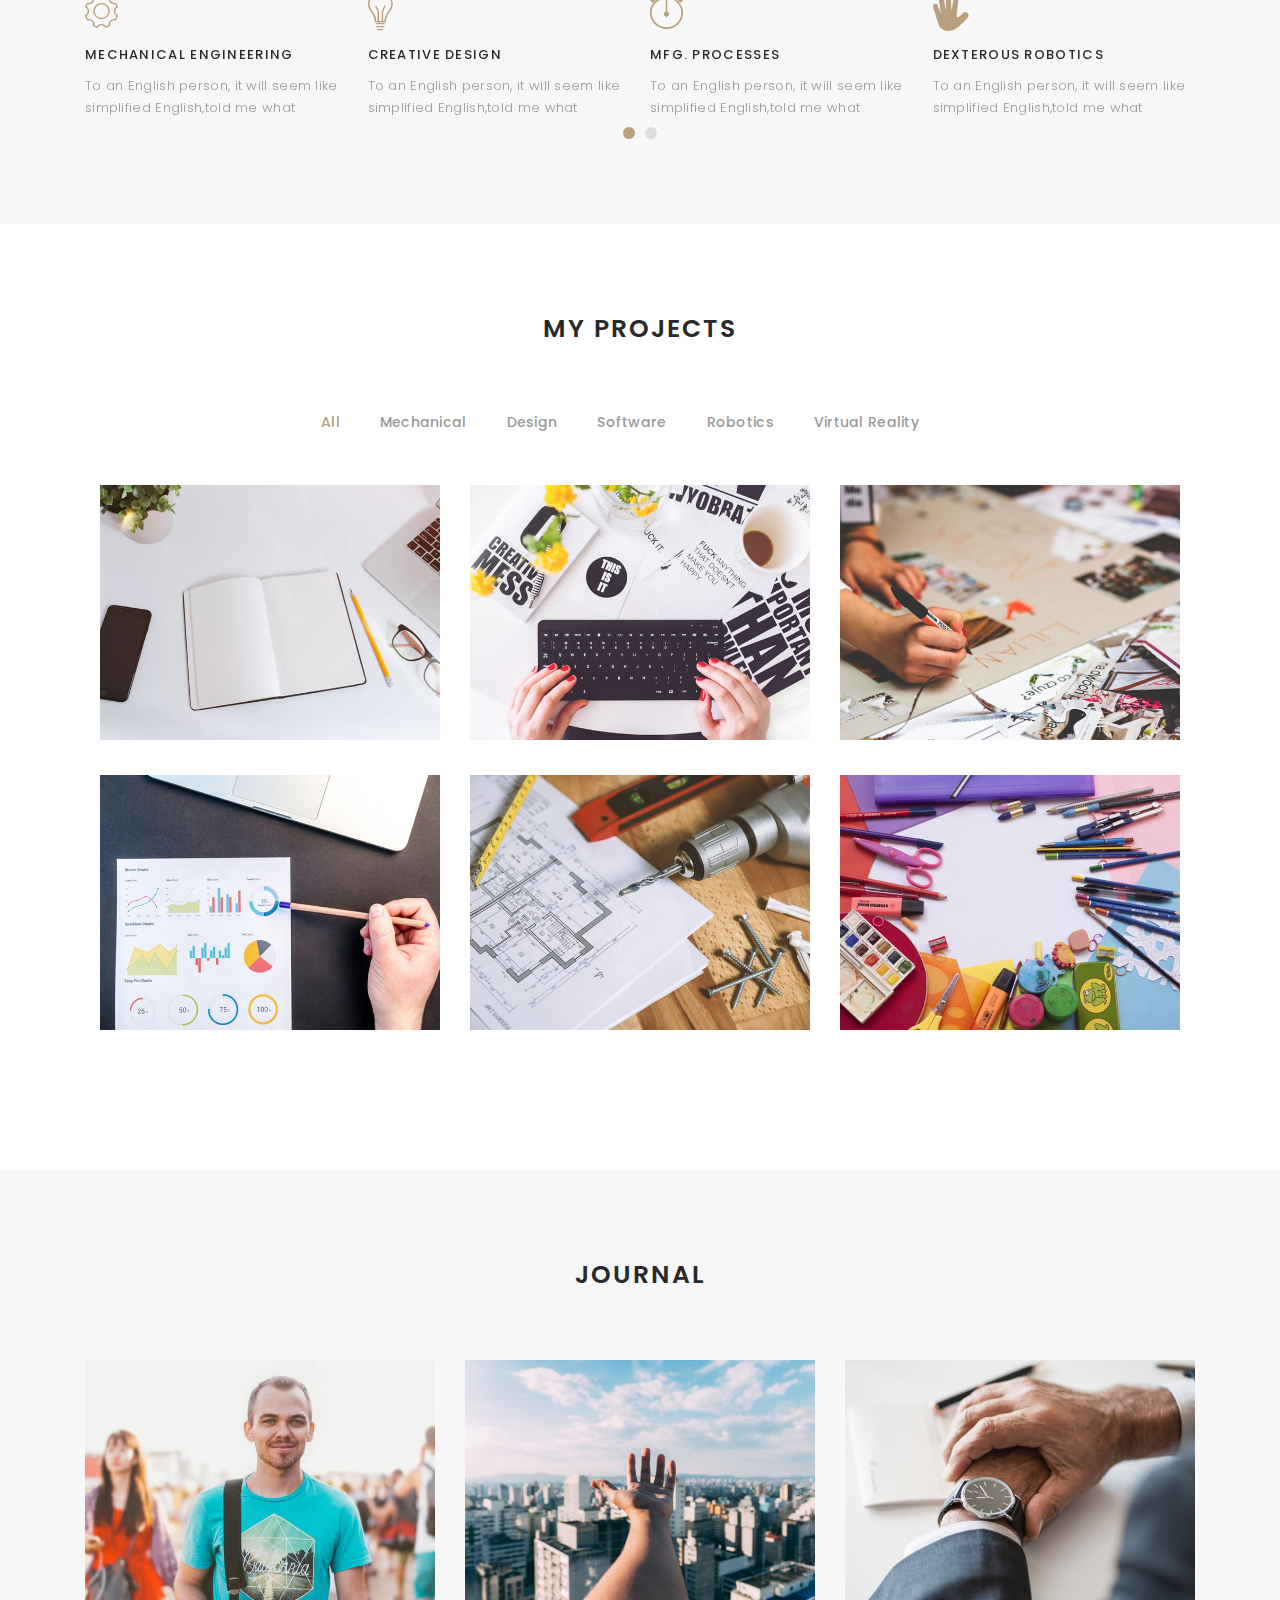
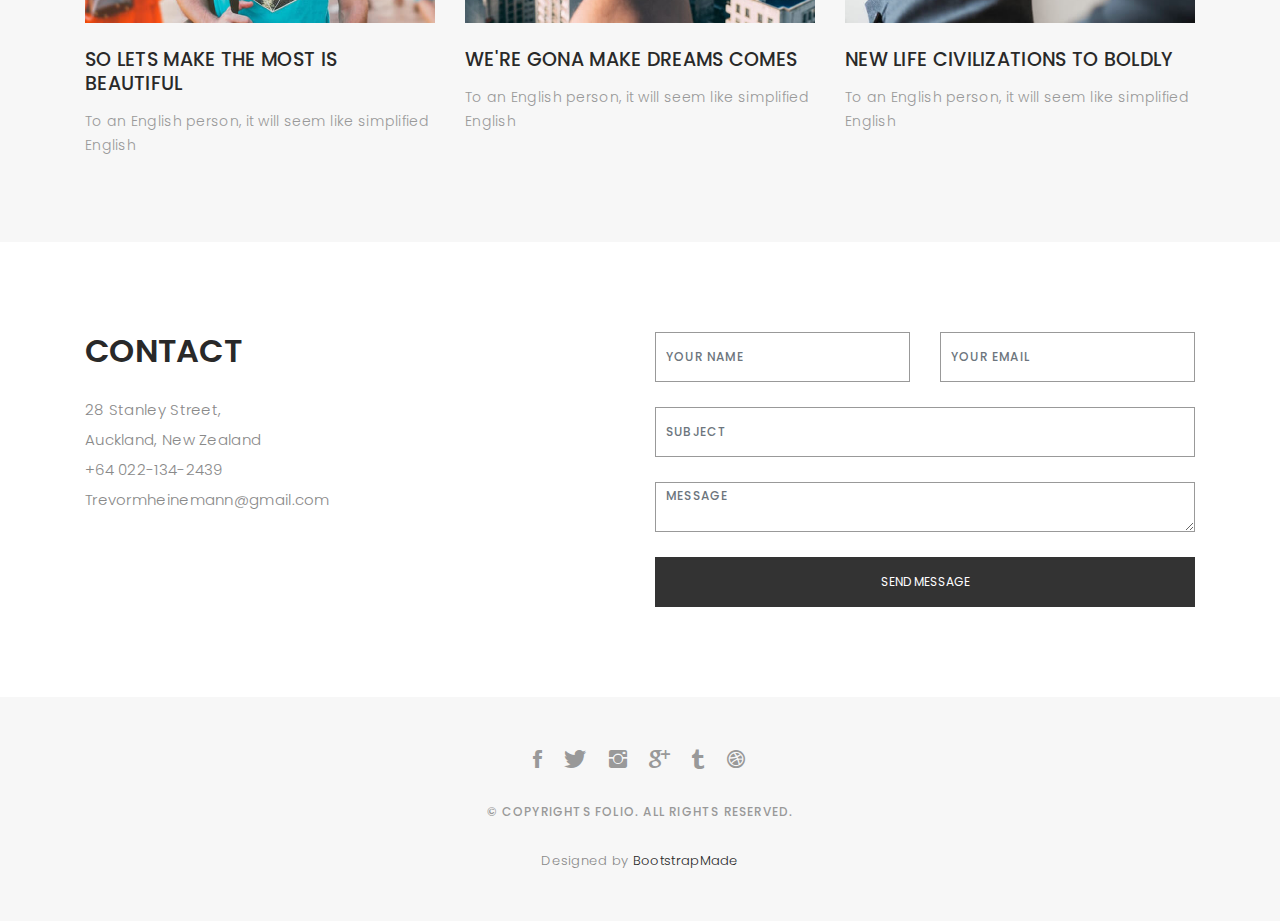
==== commit b73c1a5e: "portfolio tags" ====
--- a/Folio Template/index.html
+++ b/Folio Template/index.html
@@ -196,11 +196,11 @@
 
             <ul class="nav list-unstyled" id="portfolio-flters">
               <li class="filter filter-active" data-filter=".all">all</li>
-              <li class="filter" data-filter=".branding">branding</li>
-              <li class="filter" data-filter=".mockups">mockups</li>
-              <li class="filter" data-filter=".uikits">ui kits</li>
-              <li class="filter" data-filter=".webdesign">web design</li>
-              <li class="filter" data-filter=".photography">photography</li>
+              <li class="filter" data-filter=".mechanical">mechanical</li>
+              <li class="filter" data-filter=".mockups">design</li>
+              <li class="filter" data-filter=".uikits">software</li>
+              <li class="filter" data-filter=".webdesign">robotics</li>
+              <li class="filter" data-filter=".photography">virtual reality</li>
             </ul>
 
           </div>
@@ -219,19 +219,19 @@
               </a>
             </div>
 
-            <div class="col-lg-4 col-md-6 portfolio-thumbnail all branding webdesig photographyn">
+            <div class="col-lg-4 col-md-6 portfolio-thumbnail all mechanical webdesig photographyn">
               <a class="popup-img" href="images/portfolio/3.jpg">
                 <img src="images/portfolio/3.jpg" alt="img">
               </a>
             </div>
 
-            <div class="col-lg-4 col-md-6 portfolio-thumbnail all mockups webdesign photography">
+            <div class="col-lg-4 col-md-6 portfolio-thumbnail all mechanical webdesign photography">
               <a class="popup-img" href="images/portfolio/4.jpg">
                 <img src="images/portfolio/4.jpg" alt="img">
               </a>
             </div>
 
-            <div class="col-lg-4 col-md-6 portfolio-thumbnail all branding uikits photography">
+            <div class="col-lg-4 col-md-6 portfolio-thumbnail all mechanical uikits photography">
               <a class="popup-img" href="images/portfolio/5.jpg">
                 <img src="images/portfolio/5.jpg" alt="img">
               </a>
@@ -330,13 +330,13 @@
           <div class="col-lg-6">
             <div class="contact-contact">
 
-              <h2 class="mb-30">GET IN TOUCH</h2>
+              <h2 class="mb-30">CONTACT</h2>
 
               <ul class="contact-details">
-                <li><span>23 Main, Street</span></li>
-                <li><span>New York, United States</span></li>
-                <li><span>+88 01912704287</span></li>
-                <li><span>example@example.com</span></li>
+                <li><span>28 Stanley Street,</span></li>
+                <li><span>Auckland, New Zealand</span></li>
+                <li><span>+64 022-134-2439</span></li>
+                <li><span>Trevormheinemann@gmail.com</span></li>
               </ul>
 
             </div>
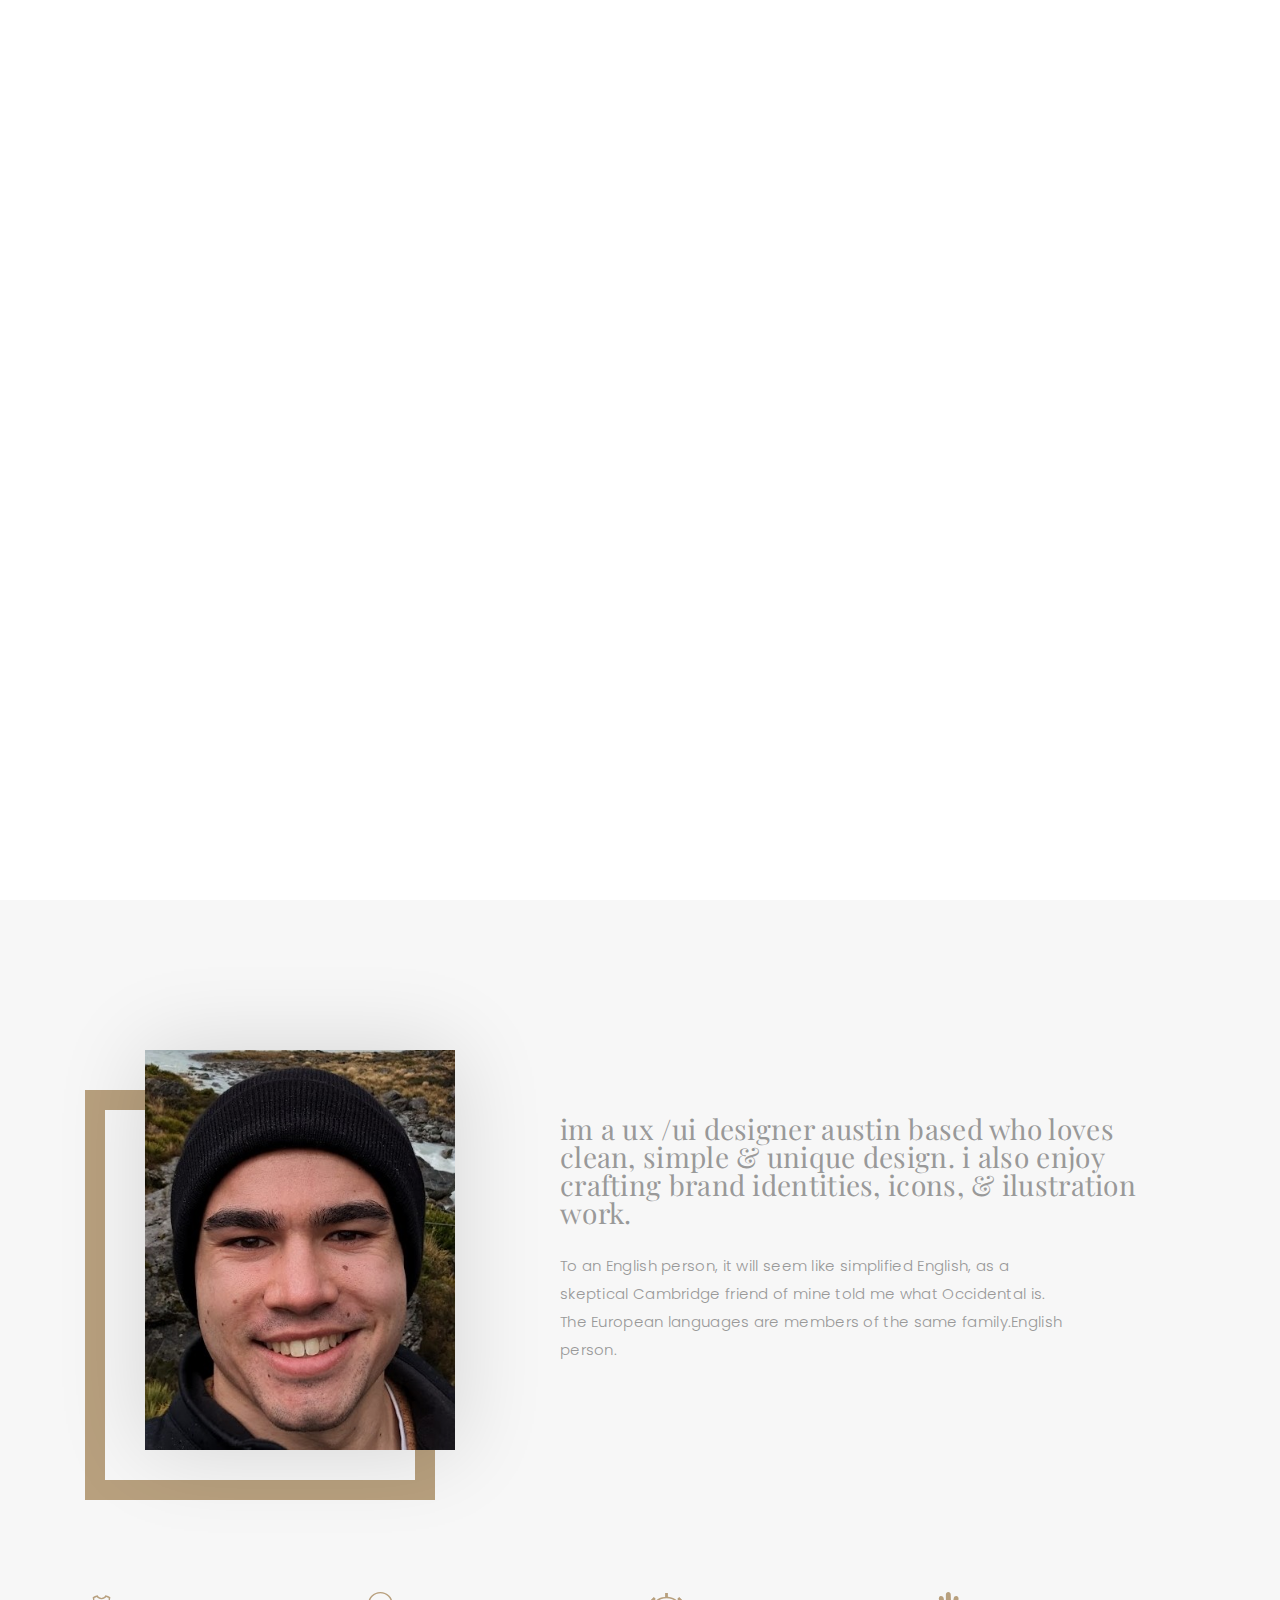
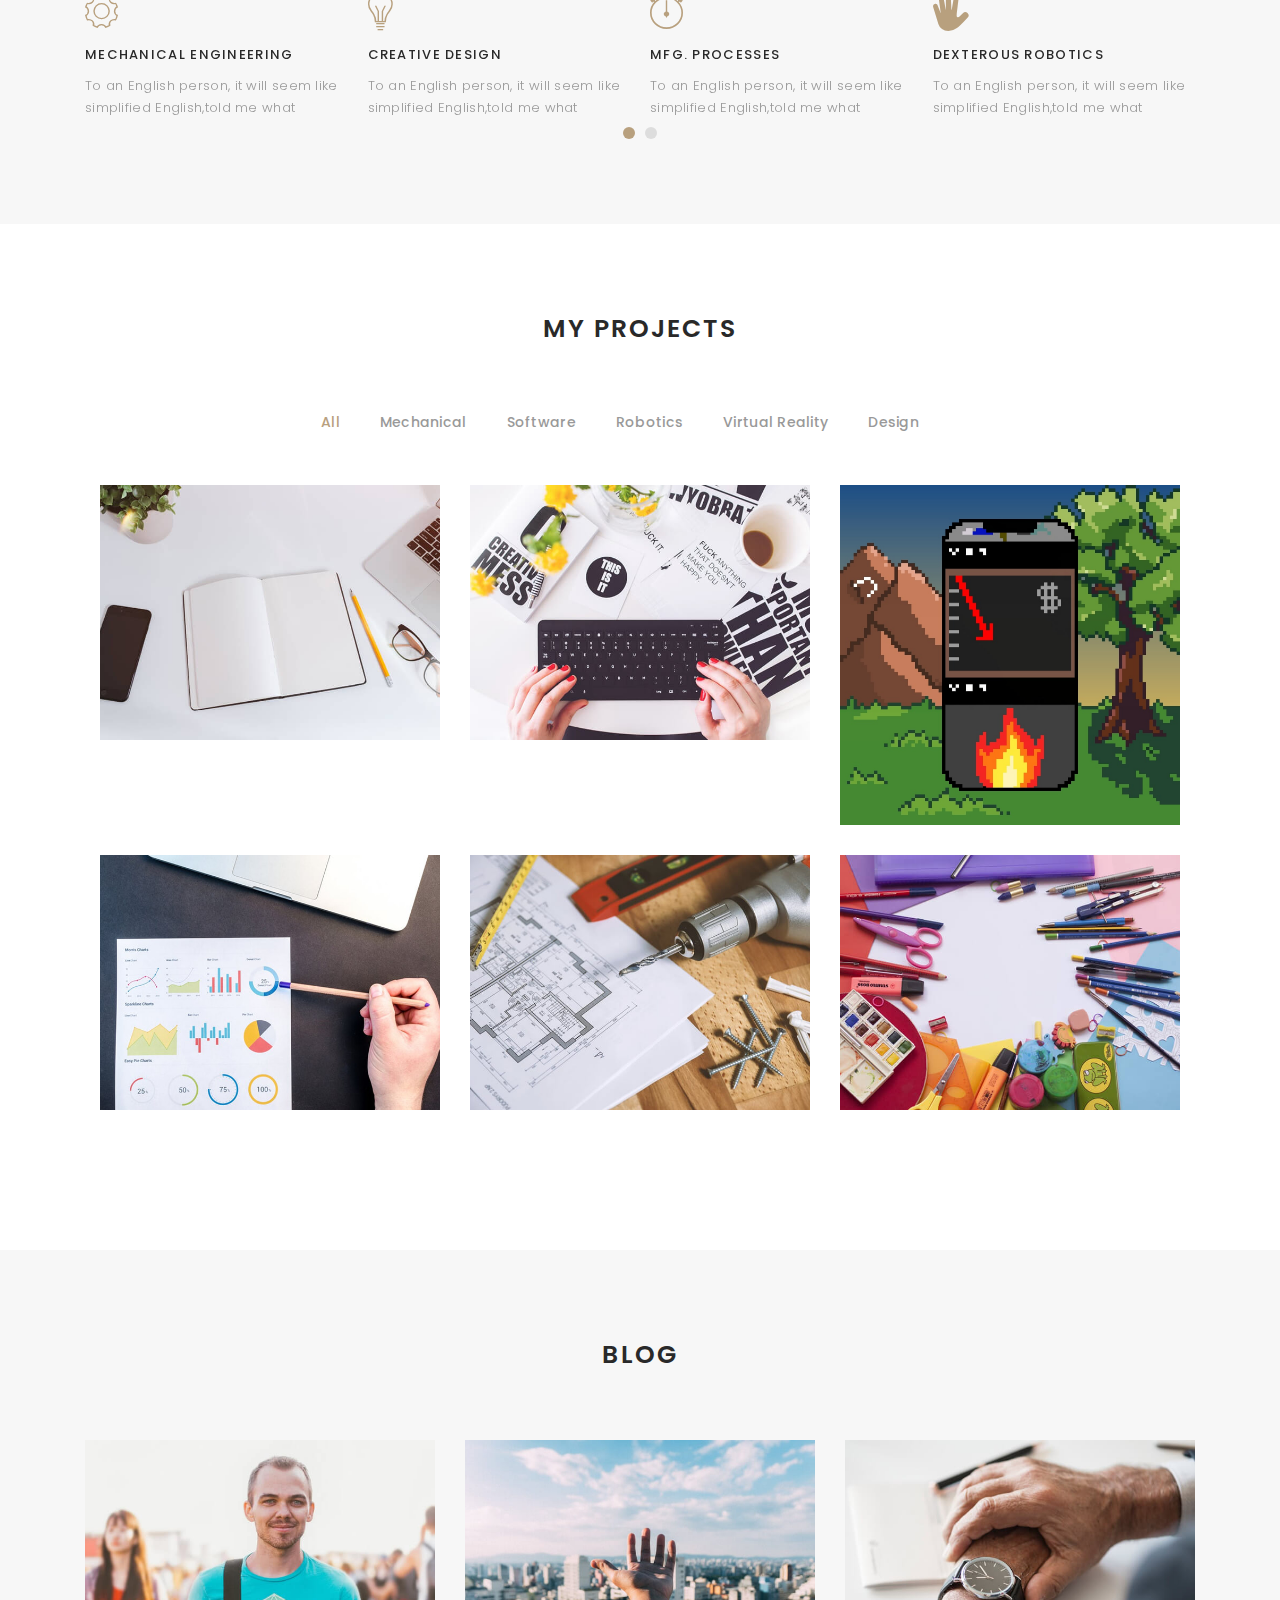
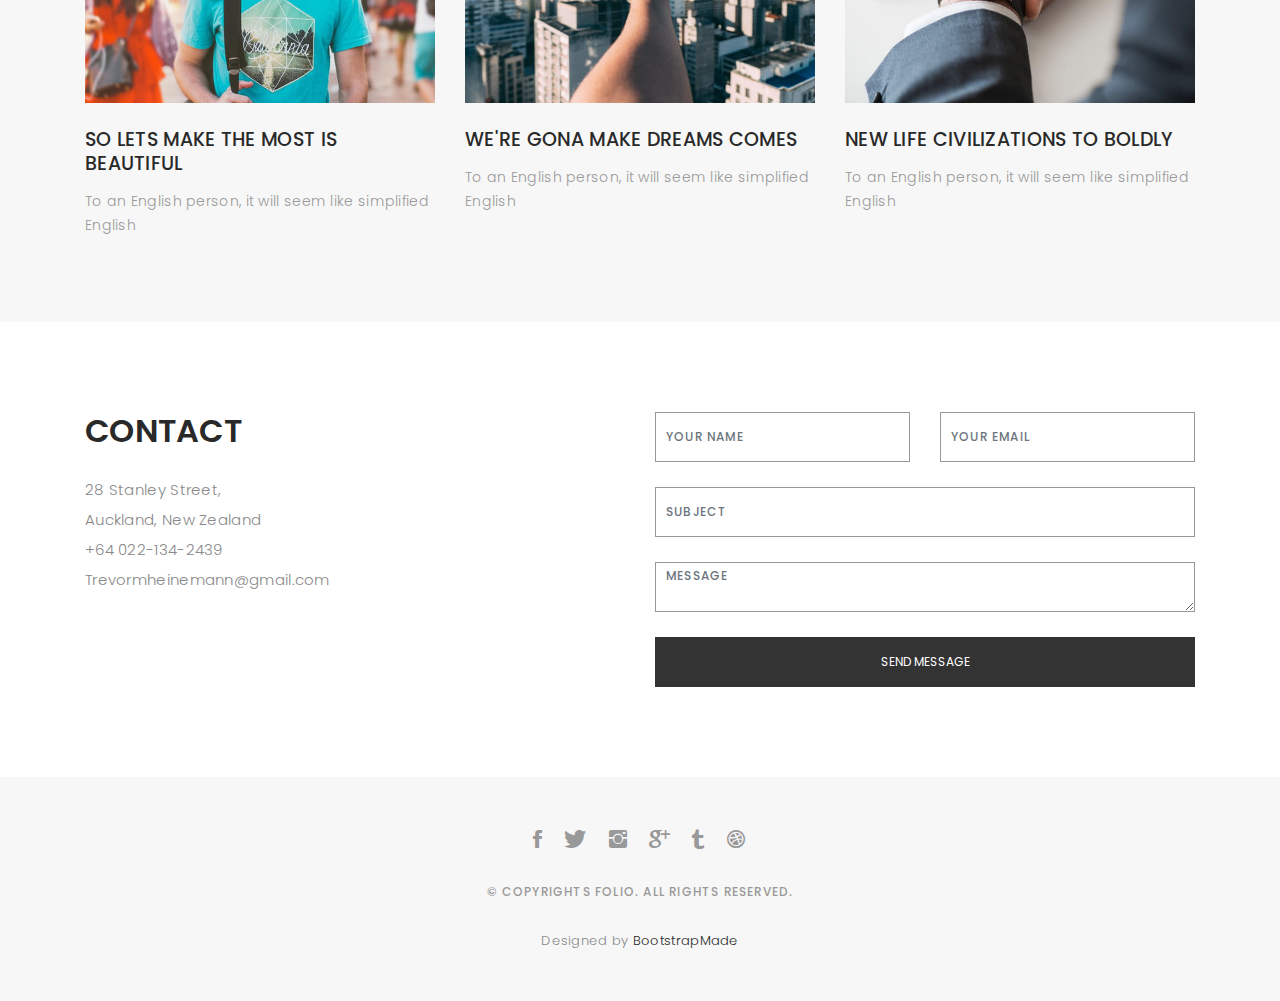
==== commit 4da71ed3: "updates" ====
--- a/Folio Template/index.html
+++ b/Folio Template/index.html
@@ -197,10 +197,10 @@
             <ul class="nav list-unstyled" id="portfolio-flters">
               <li class="filter filter-active" data-filter=".all">all</li>
               <li class="filter" data-filter=".mechanical">mechanical</li>
-              <li class="filter" data-filter=".mockups">design</li>
-              <li class="filter" data-filter=".uikits">software</li>
-              <li class="filter" data-filter=".webdesign">robotics</li>
-              <li class="filter" data-filter=".photography">virtual reality</li>
+              <li class="filter" data-filter=".software">software</li>
+              <li class="filter" data-filter=".robotics">robotics</li>
+              <li class="filter" data-filter=".virtualreality">virtual reality</li>
+              <li class="filter" data-filter=".design">design</li>
             </ul>
 
           </div>
@@ -219,9 +219,9 @@
               </a>
             </div>
 
-            <div class="col-lg-4 col-md-6 portfolio-thumbnail all mechanical webdesig photographyn">
-              <a class="popup-img" href="images/portfolio/3.jpg">
-                <img src="images/portfolio/3.jpg" alt="img">
+            <div class="col-lg-4 col-md-6 portfolio-thumbnail all software design">
+              <a class="popup-img" href="images/portfolio/animation.jpg">
+                <img src="images/portfolio/animation.jpg" alt="img">
               </a>
             </div>
 
@@ -257,7 +257,7 @@
 
     <div class="container">
       <div class="section-title text-center">
-        <h2>journal</h2>
+        <h2>blog</h2>
       </div>
     </div>
 
--- a/Folio Template/css/style.css
+++ b/Folio Template/css/style.css
@@ -435,13 +435,15 @@
 #portfolio .portfolio-container {
   display: inline-block;
   margin-bottom: 50px;
-  width: 100%;
+  width:100%;
 }
 
 .portfolio-thumbnail {
   margin-bottom: 30px;
   overflow: hidden;
   min-height: 260px;
+  /* max-height: 260px */
+  max-height: 340px;
 }
 
 .portfolio-thumbnail img {
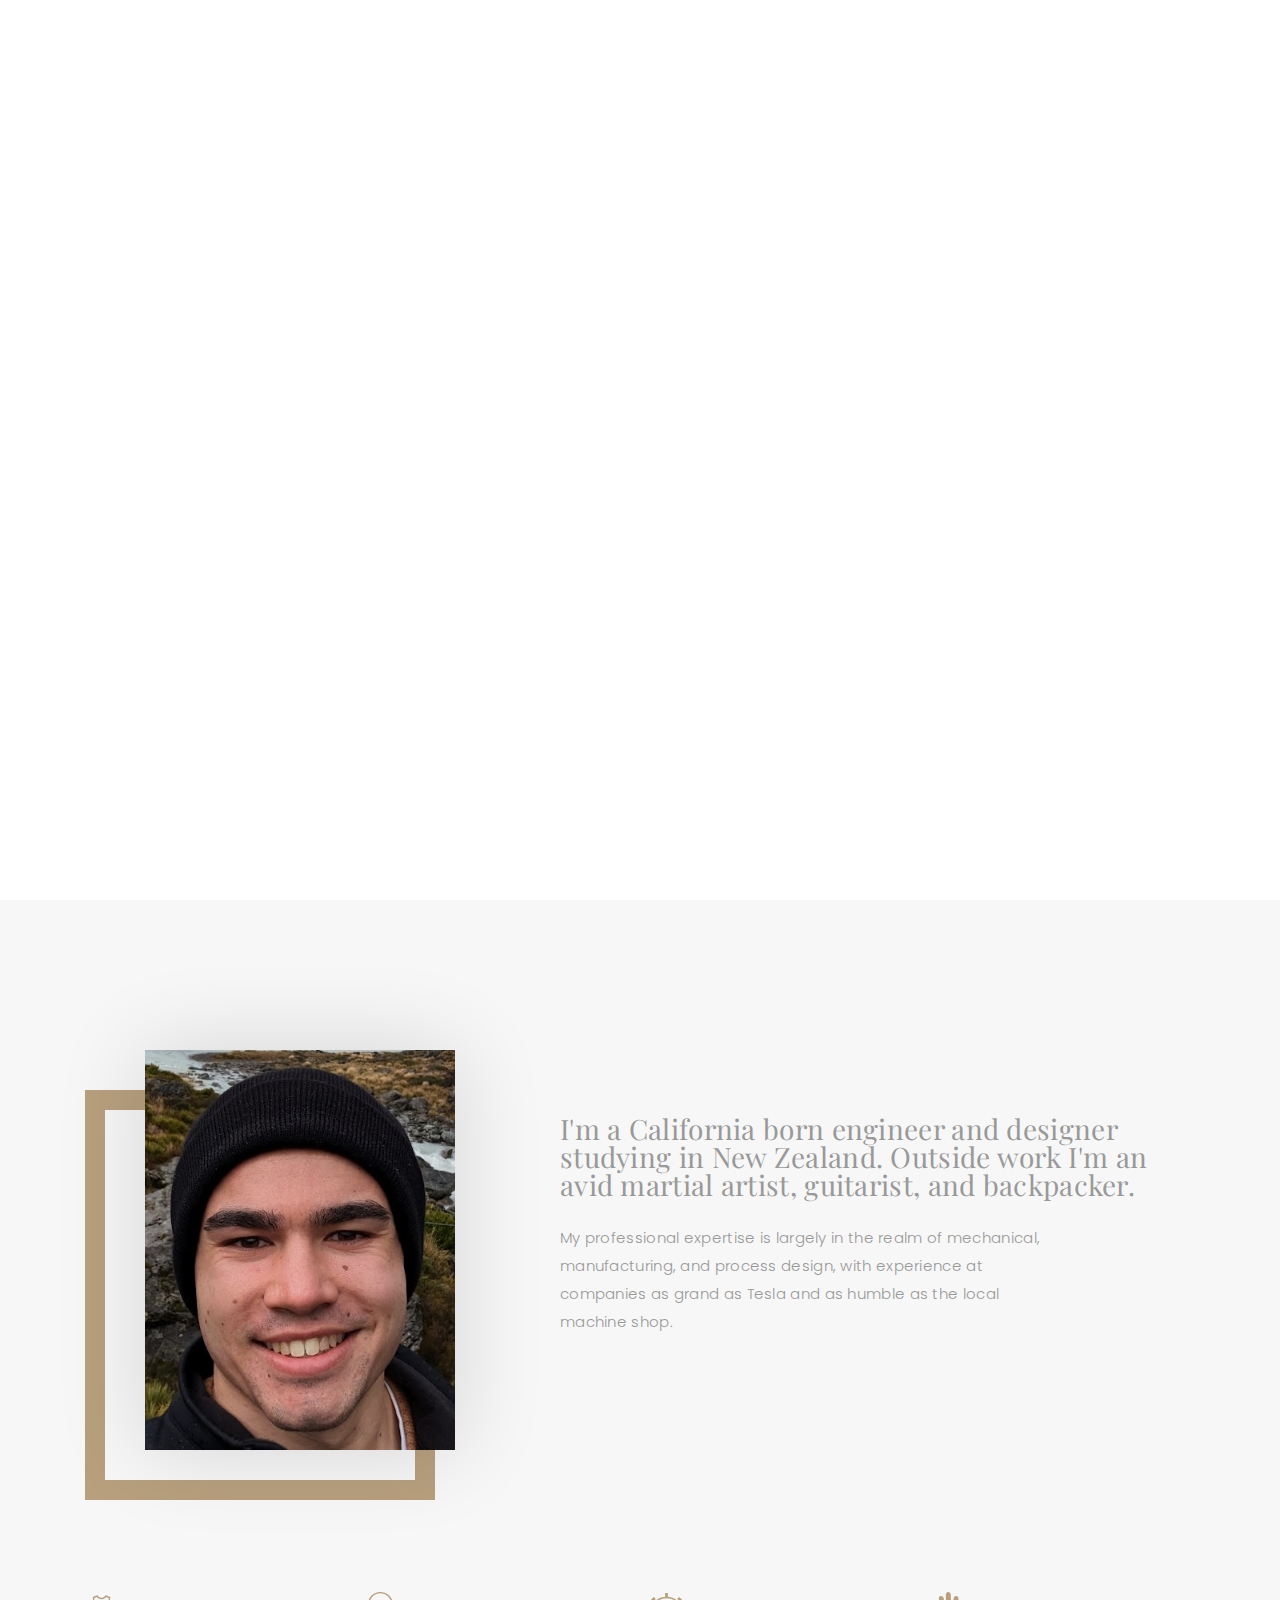
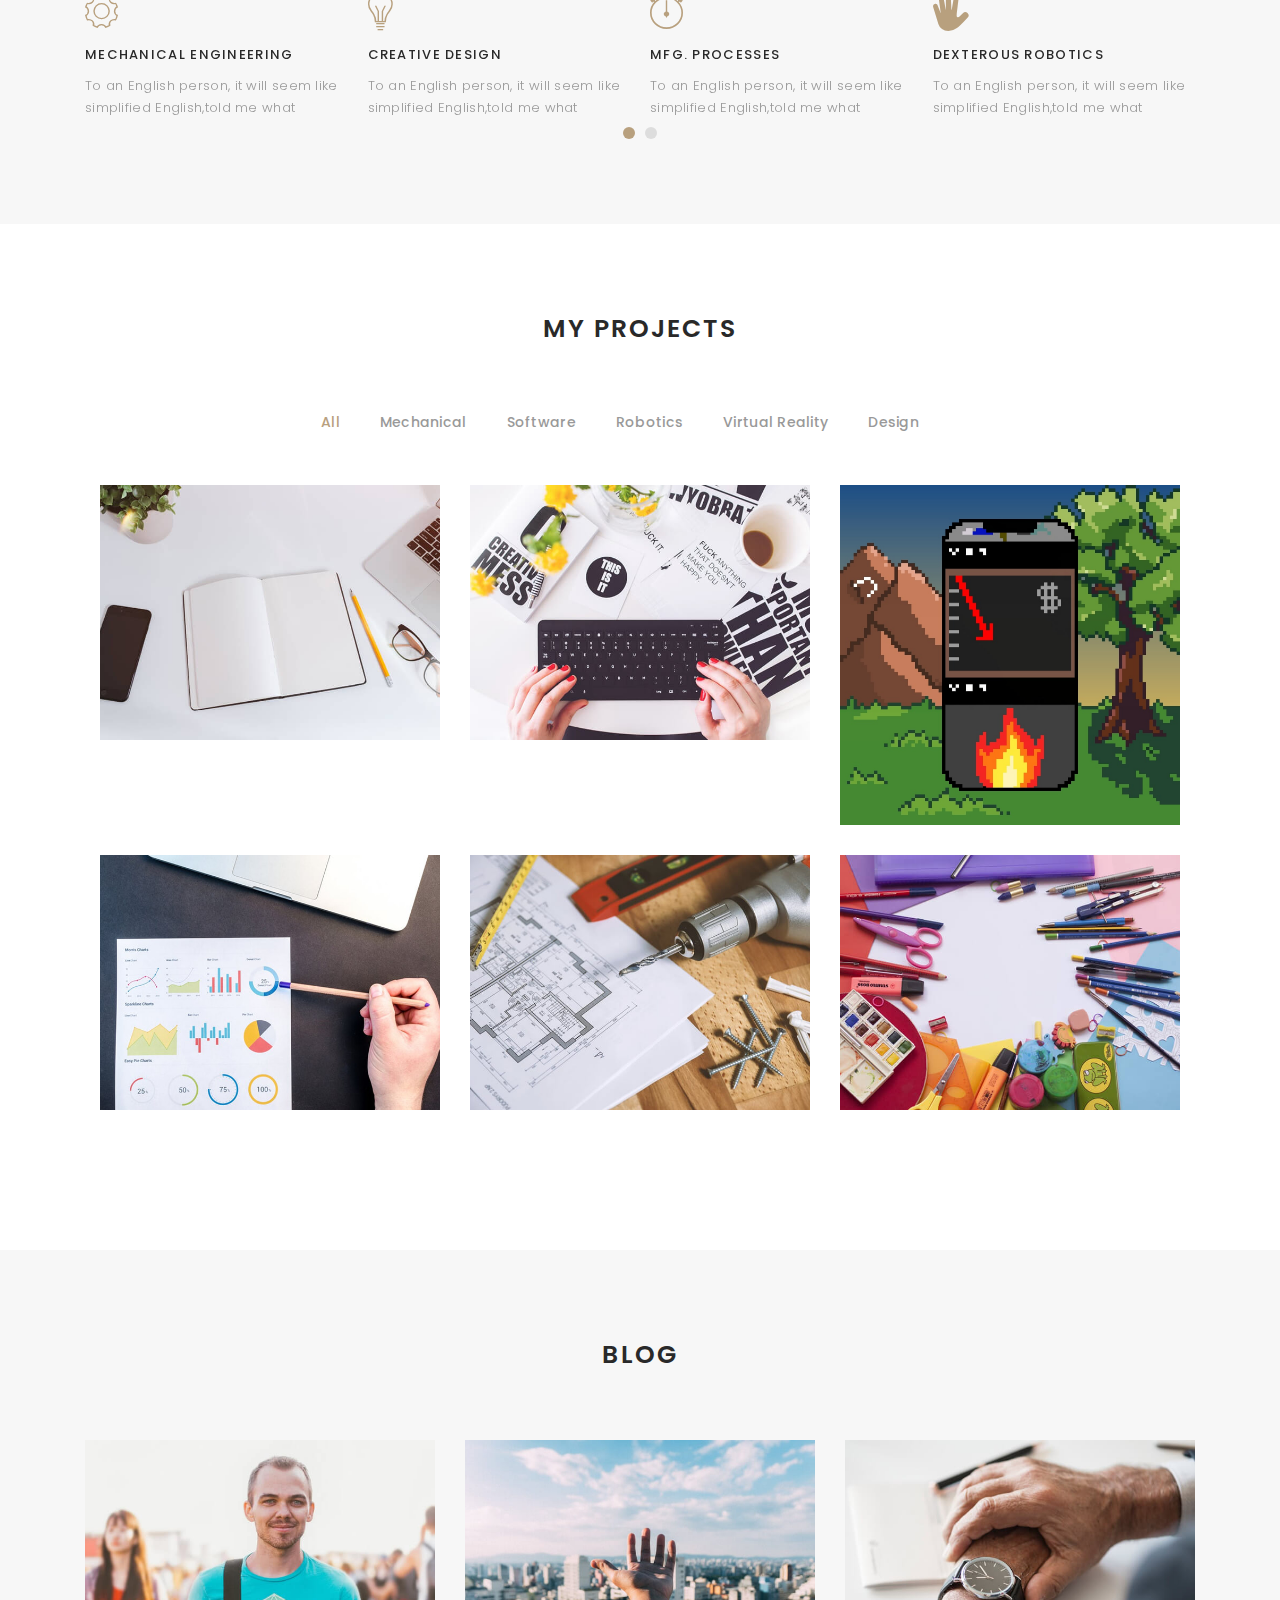
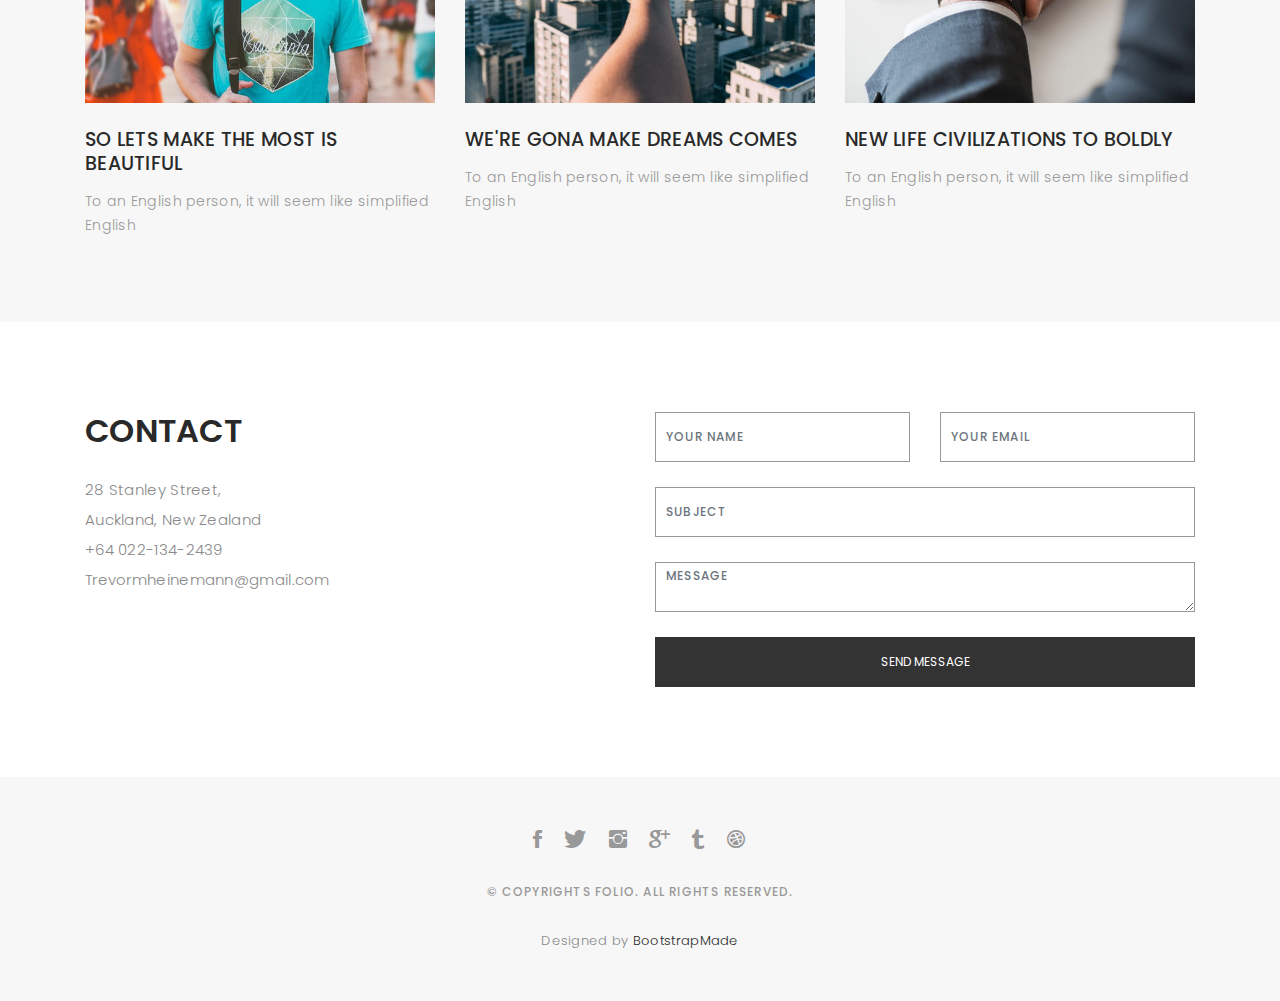
==== commit 25d07845: "changes" ====
--- a/Folio Template/index.html
+++ b/Folio Template/index.html
@@ -105,8 +105,8 @@
         <div class="col-lg-7">
           <div class="about-descr">
 
-            <p class="p-heading">im a ux /ui designer austin based who loves clean, simple & unique design. i also enjoy crafting brand identities, icons, & ilustration work. </p>
-            <p class="separator">To an English person, it will seem like simplified English, as a skeptical Cambridge friend of mine told me what Occidental is. The European languages are members of the same family.English person.</p>
+            <p class="p-heading">I'm a California born engineer and designer studying in New Zealand. Outside work I'm an avid martial artist, guitarist, and backpacker.</p>
+            <p class="separator">My professional expertise is largely in the realm of mechanical, manufacturing, and process design, with experience at companies as grand as Tesla and as humble as the local machine shop.</p>
 
           </div>
 
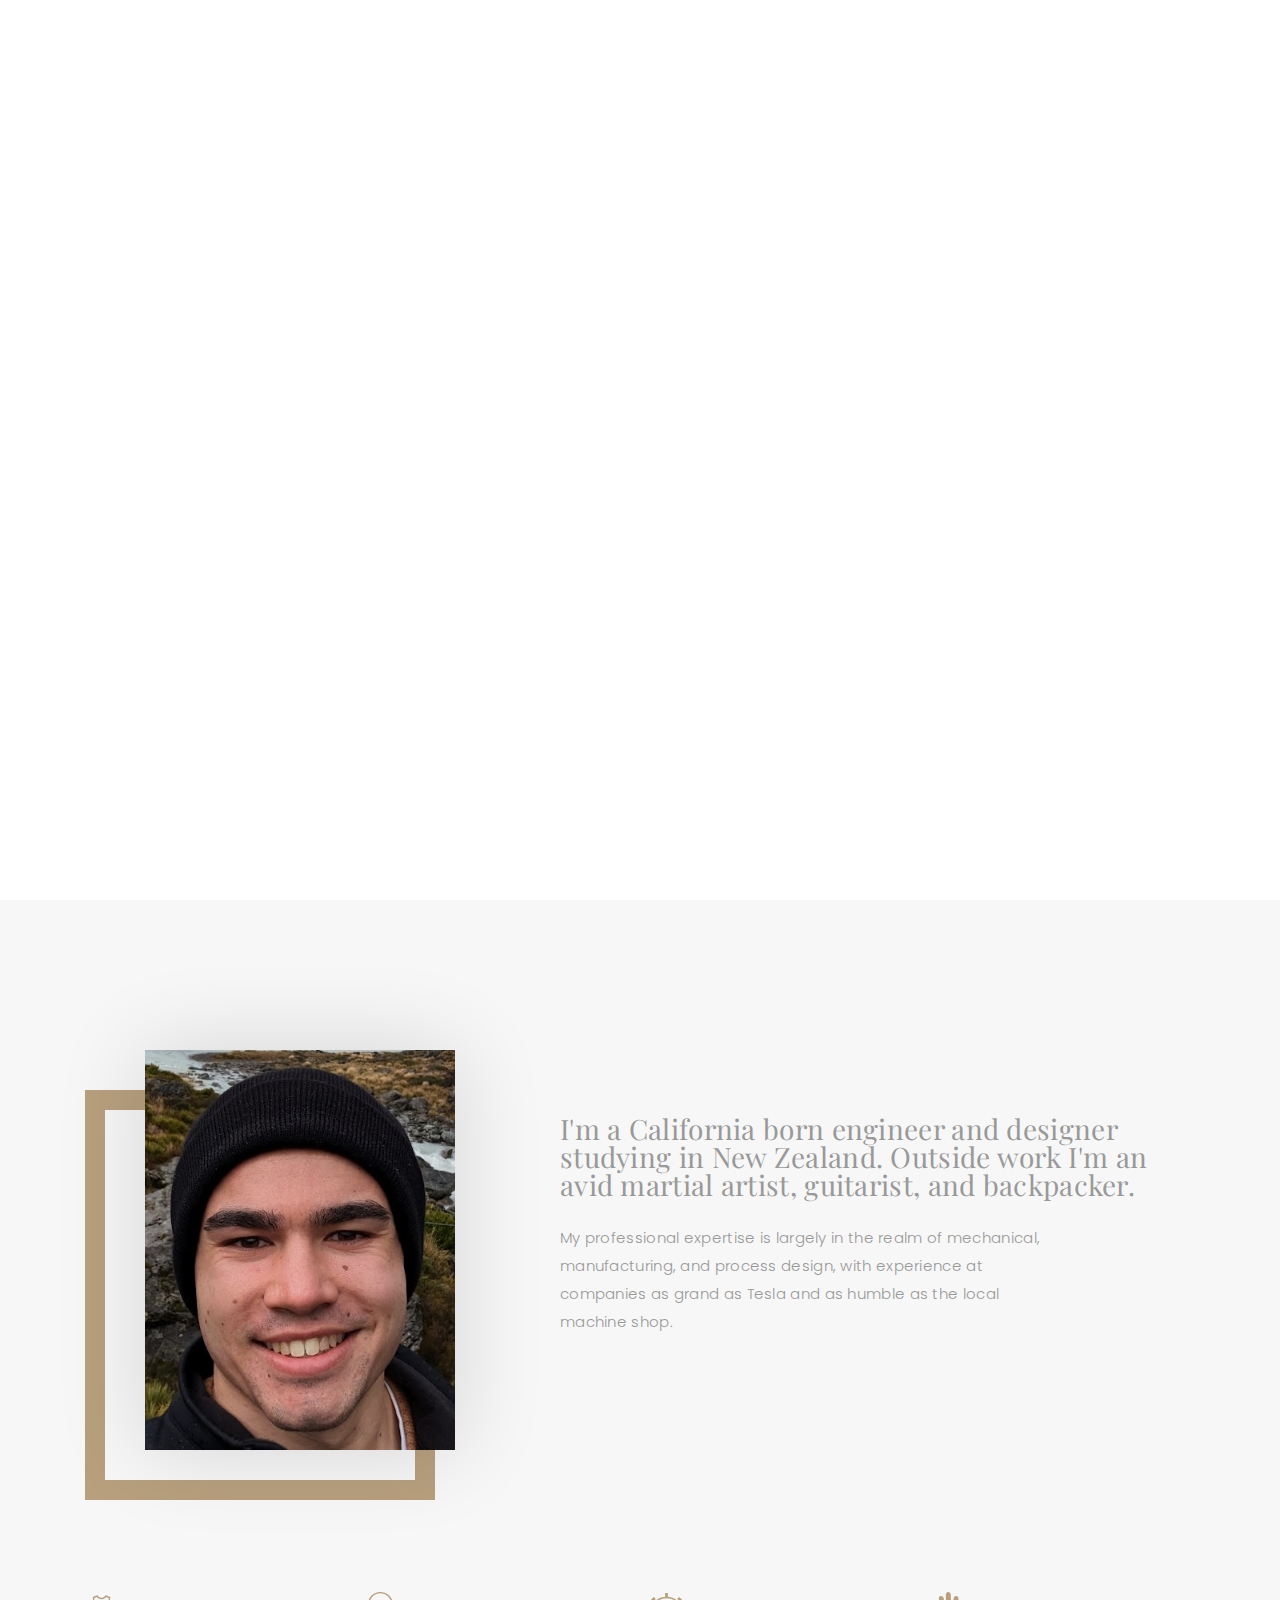
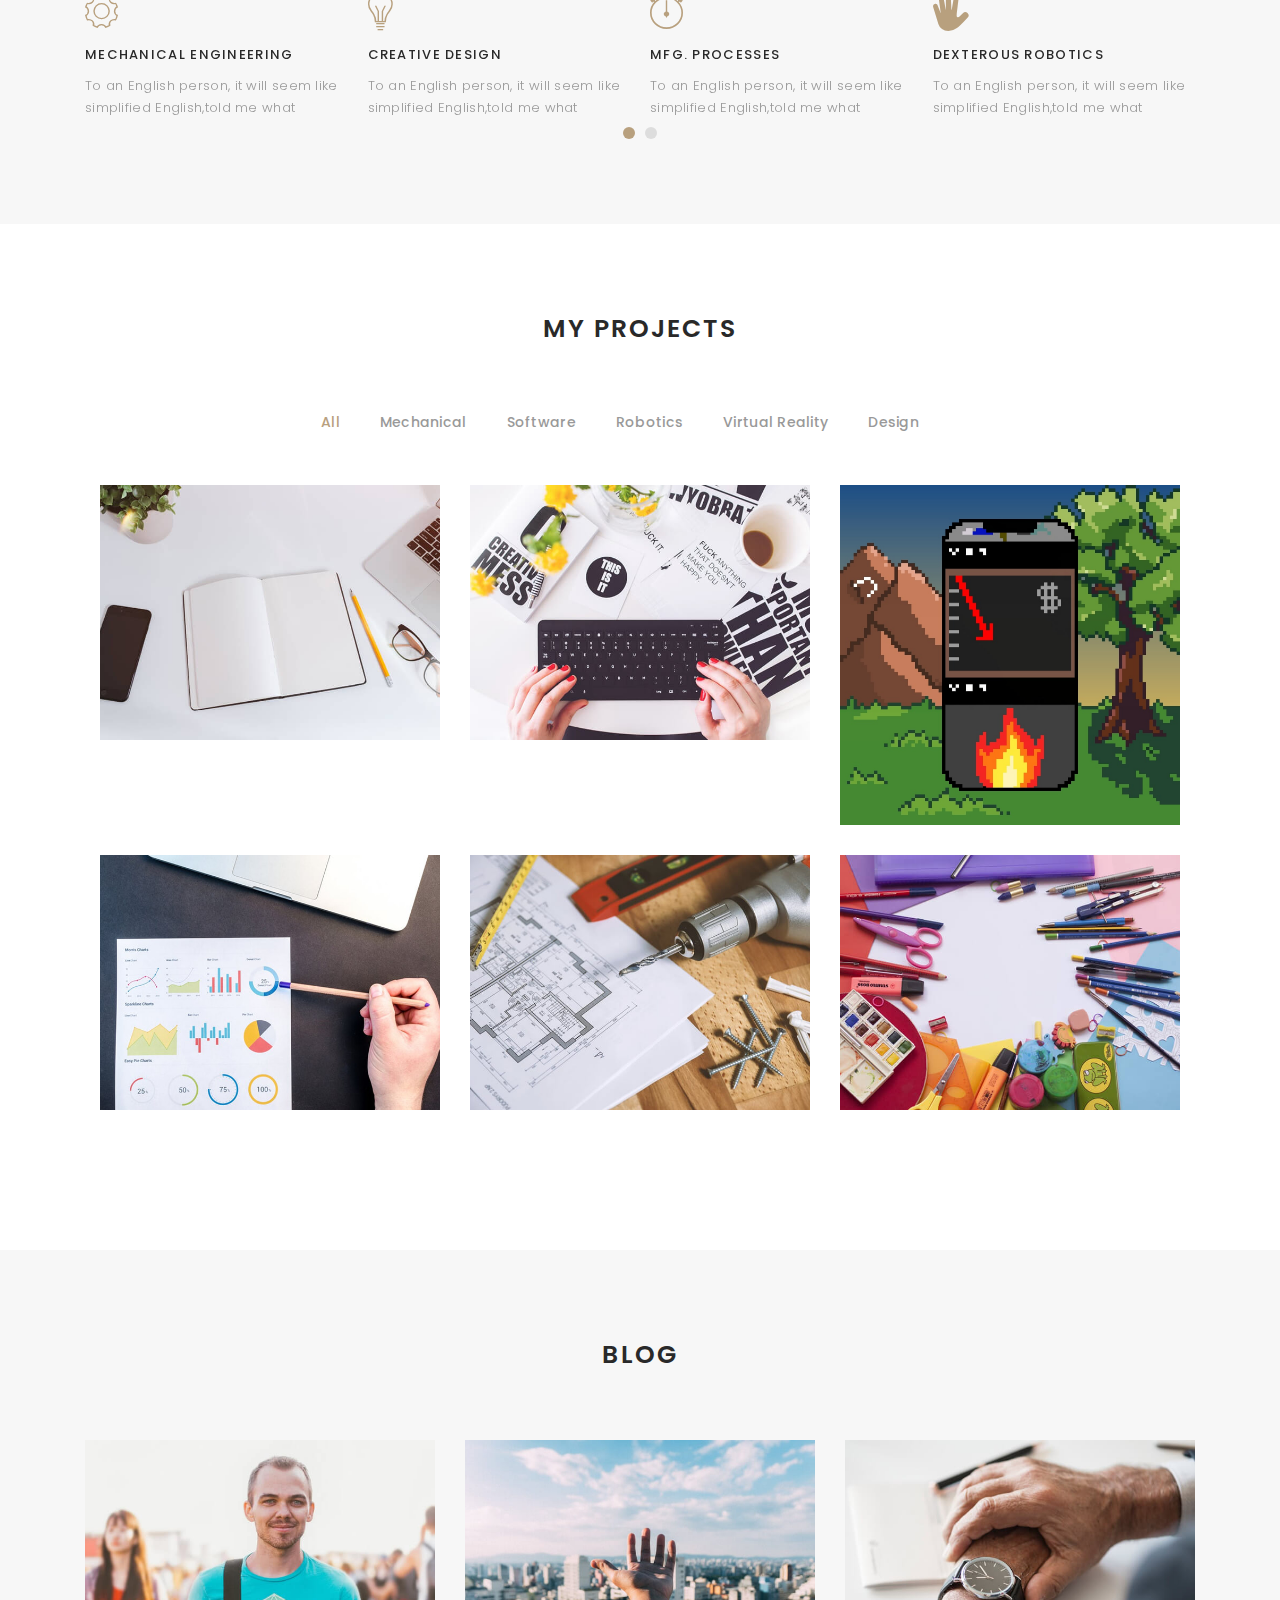
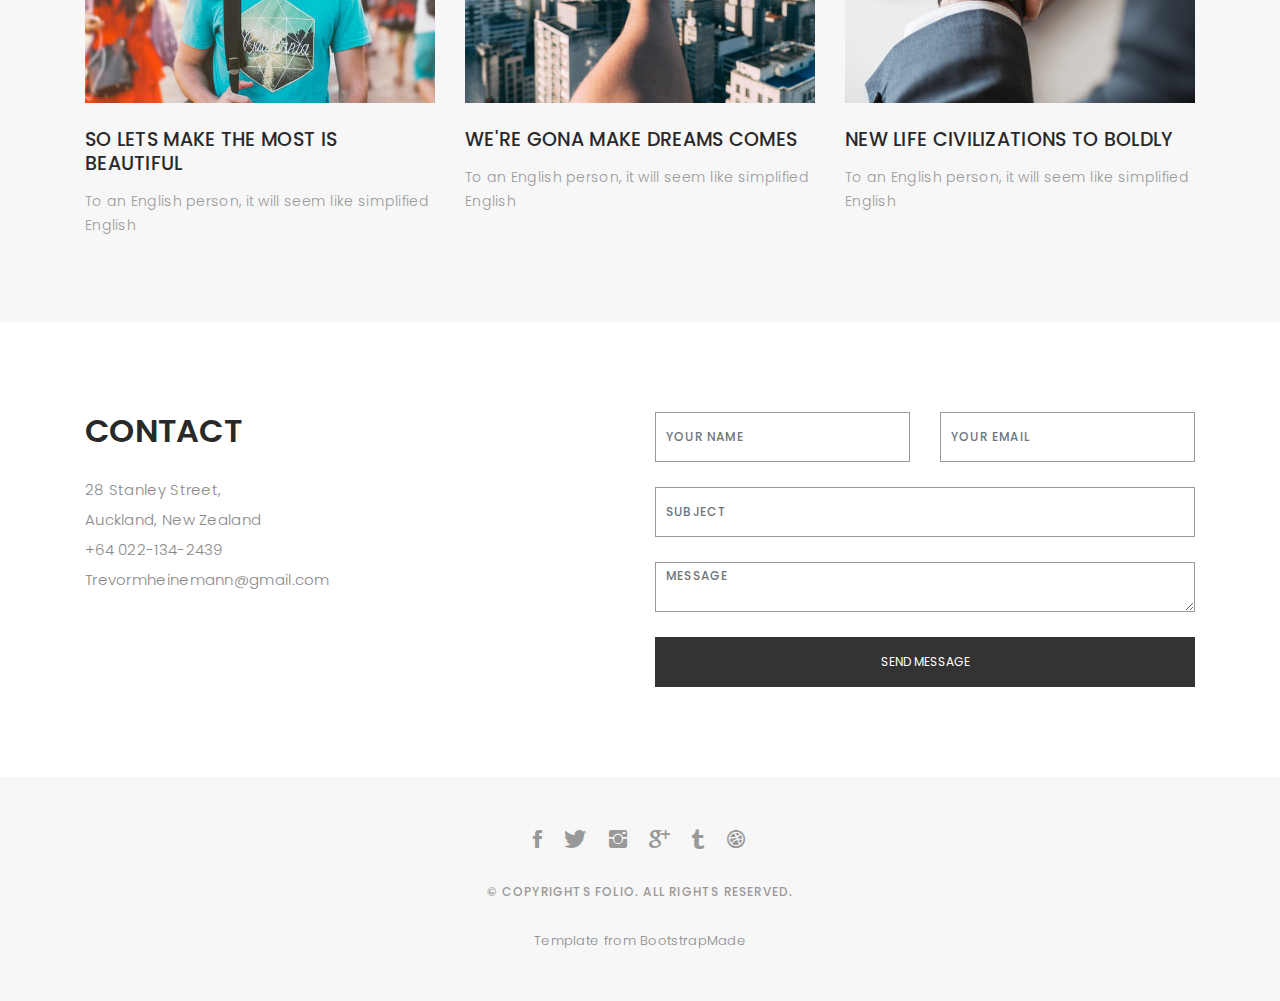
==== commit 31160662: "some links" ====
--- a/Folio Template/index.html
+++ b/Folio Template/index.html
@@ -76,9 +76,9 @@
         <p>Welcome to my website</p>
 
         <ul class="list-unstyled list-social">
-          <li><a href="#"><i class="ion-social-github"></i></a></li>
-          <li><a href="#"><i class="ion-social-linkedin"></i></a></li>
-          <li><a href="#"><i class="ion-ios-email-outline"></i></a></li>
+          <li><a href="https://github.com/toremh" target="_blank"><i class="ion-social-github"></i></a></li>
+          <li><a href="https://www.linkedin.com/in/tmheinemann/" target="_blank"><i class="ion-social-linkedin"></i></a></li>
+          <li><a href="mailto:trevormheinemann@gmail.com"><i class="ion-ios-email-outline"></i></a></li>
           <!-- <li><a href="#"><i class="ion-social-googleplus"></i></a></li>
           <li><a href="#"><i class="ion-social-tumblr"></i></a></li>
           <li><a href="#"><i class="ion-social-dribbble"></i></a></li> -->
@@ -416,7 +416,7 @@
           Licensing information: https://bootstrapmade.com/license/
           Purchase the pro version with working PHP/AJAX contact form: https://bootstrapmade.com/buy/?theme=Folio
         -->
-        Designed by <a href="https://bootstrapmade.com/">BootstrapMade</a>
+        Template from BootstrapMade
       </div>
 
     </div>
